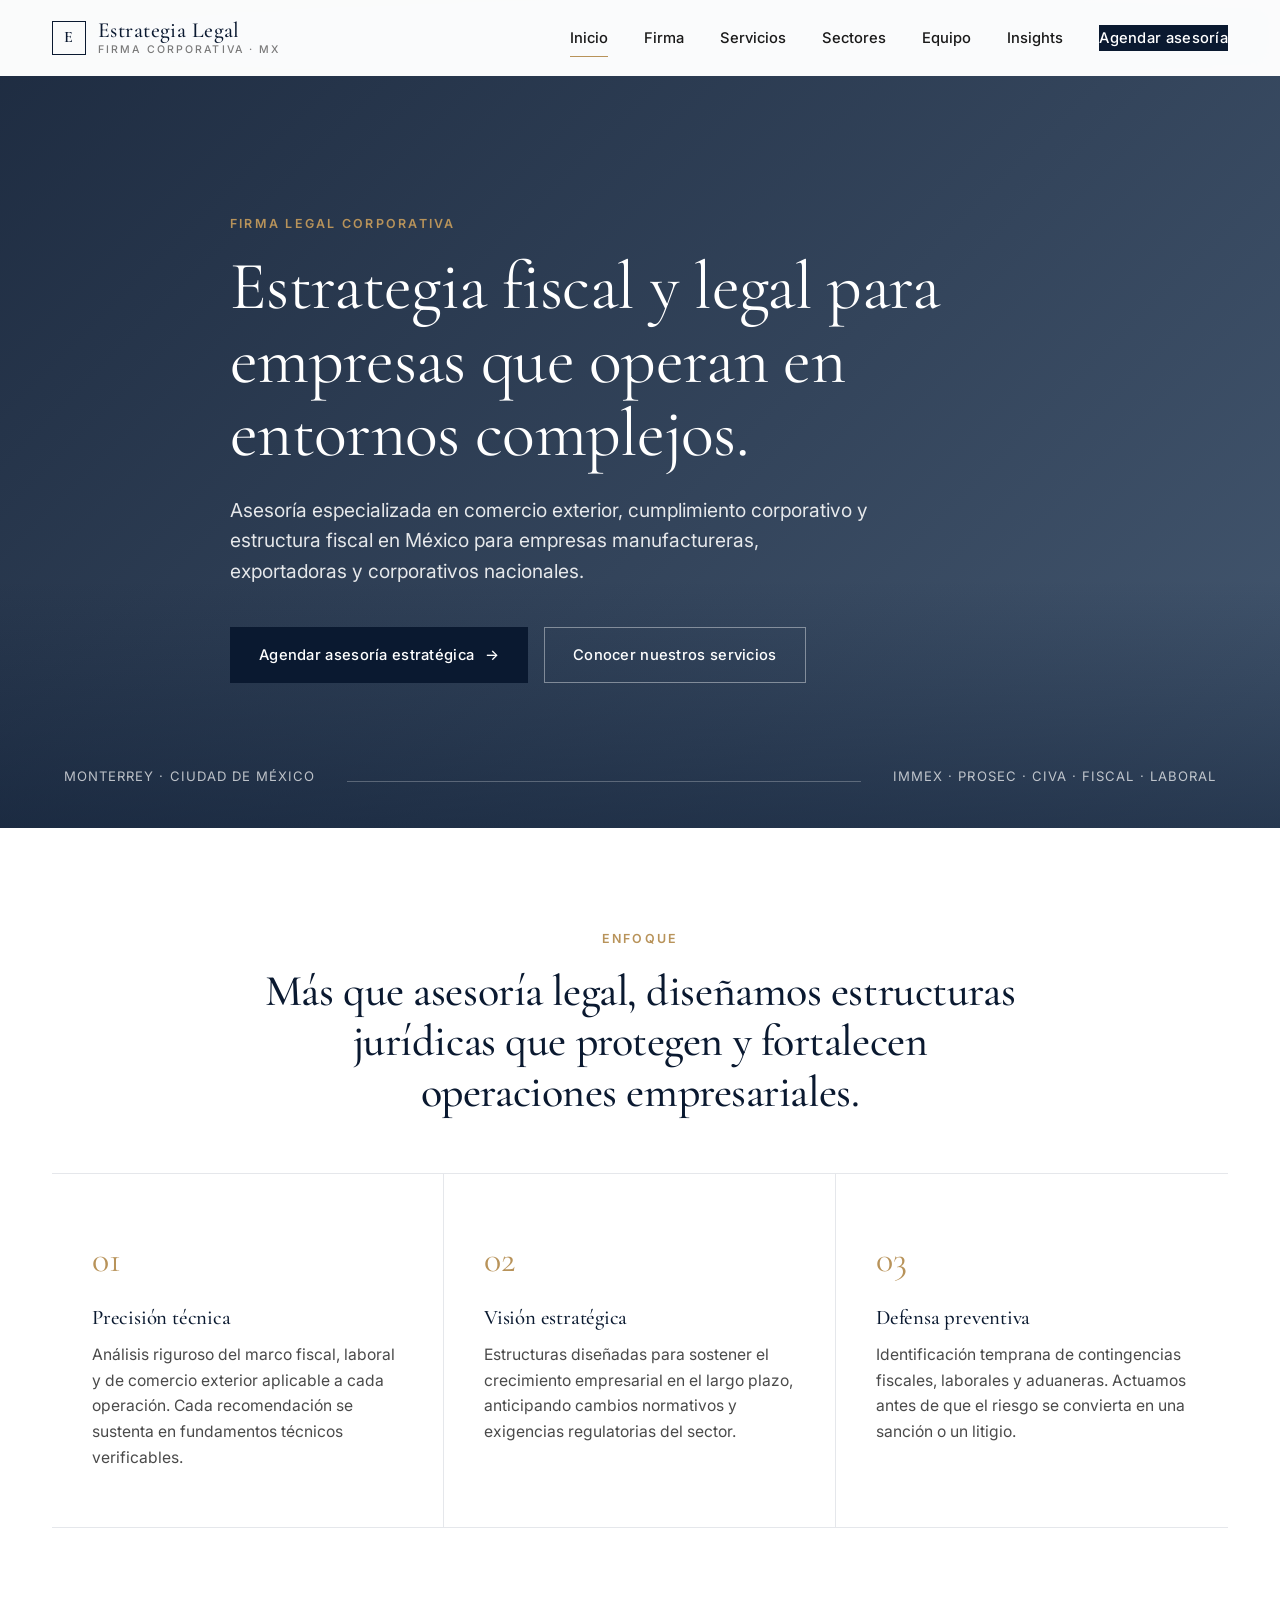
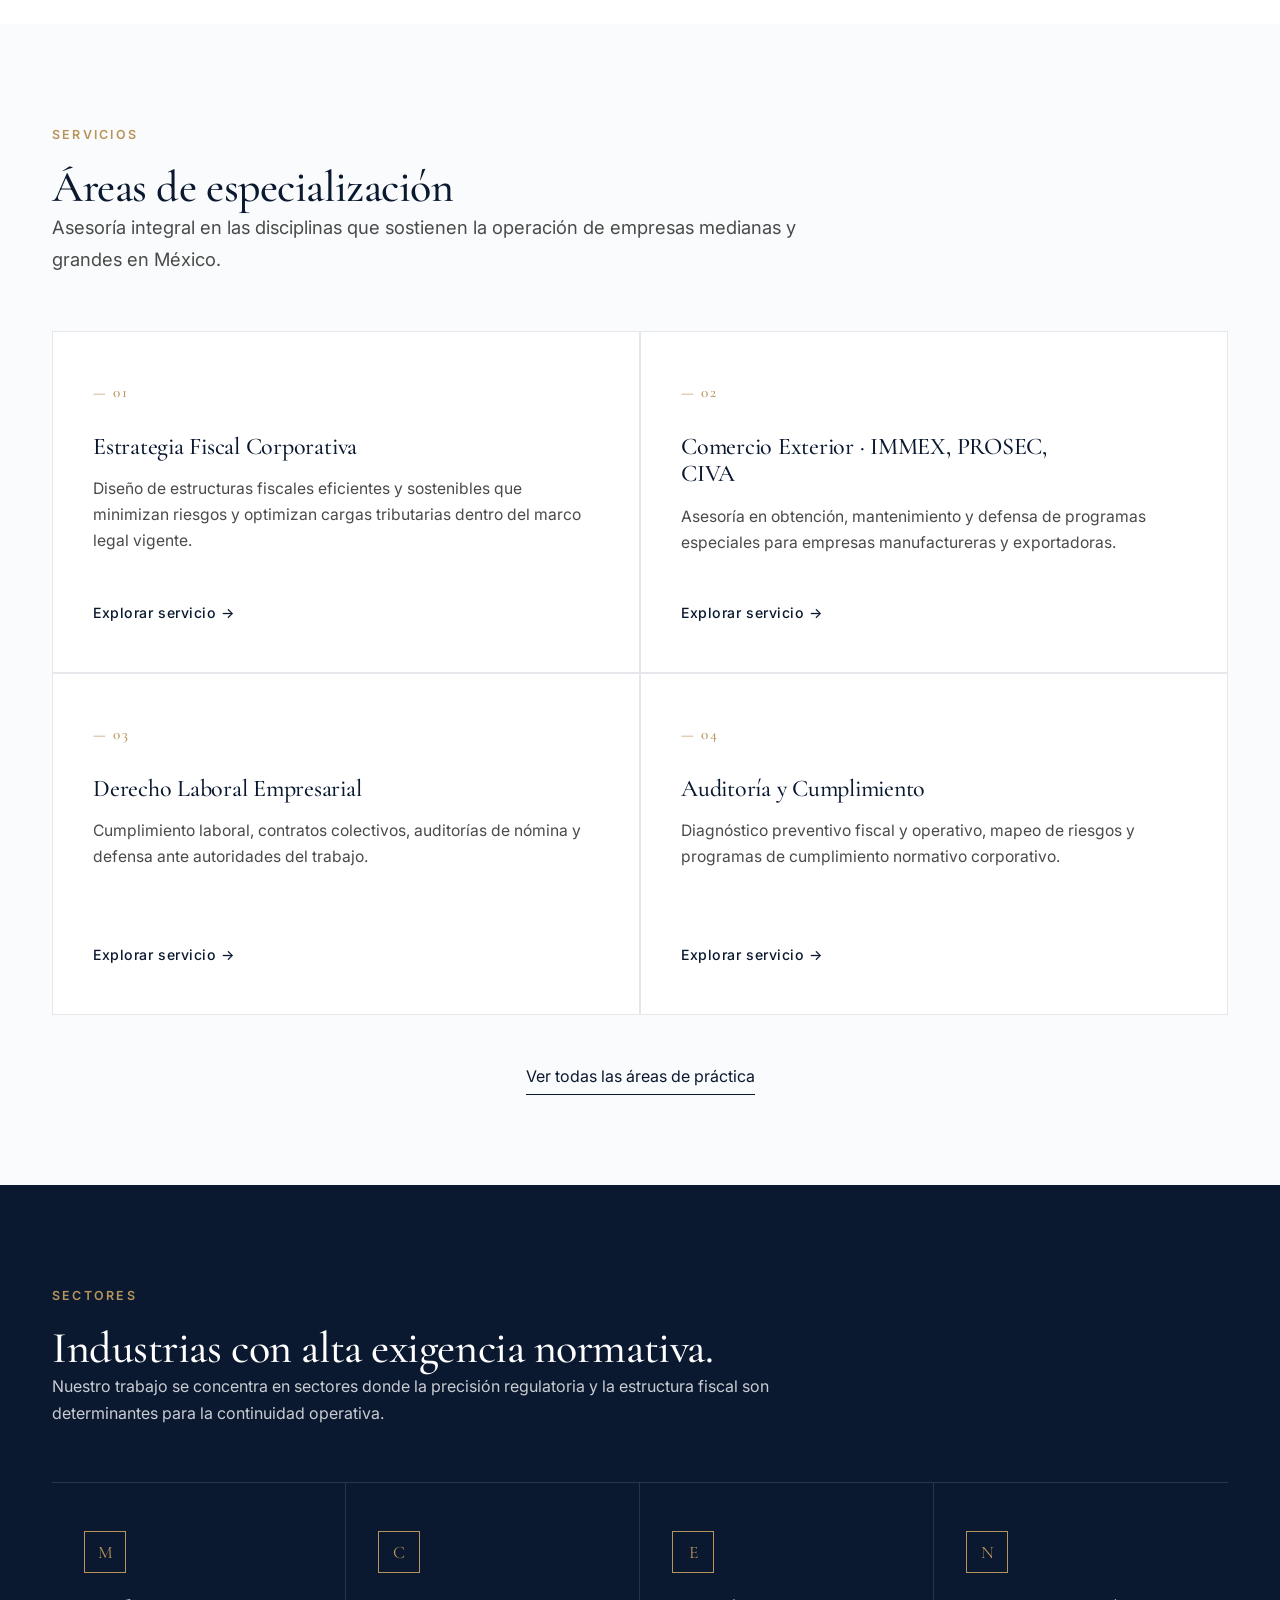
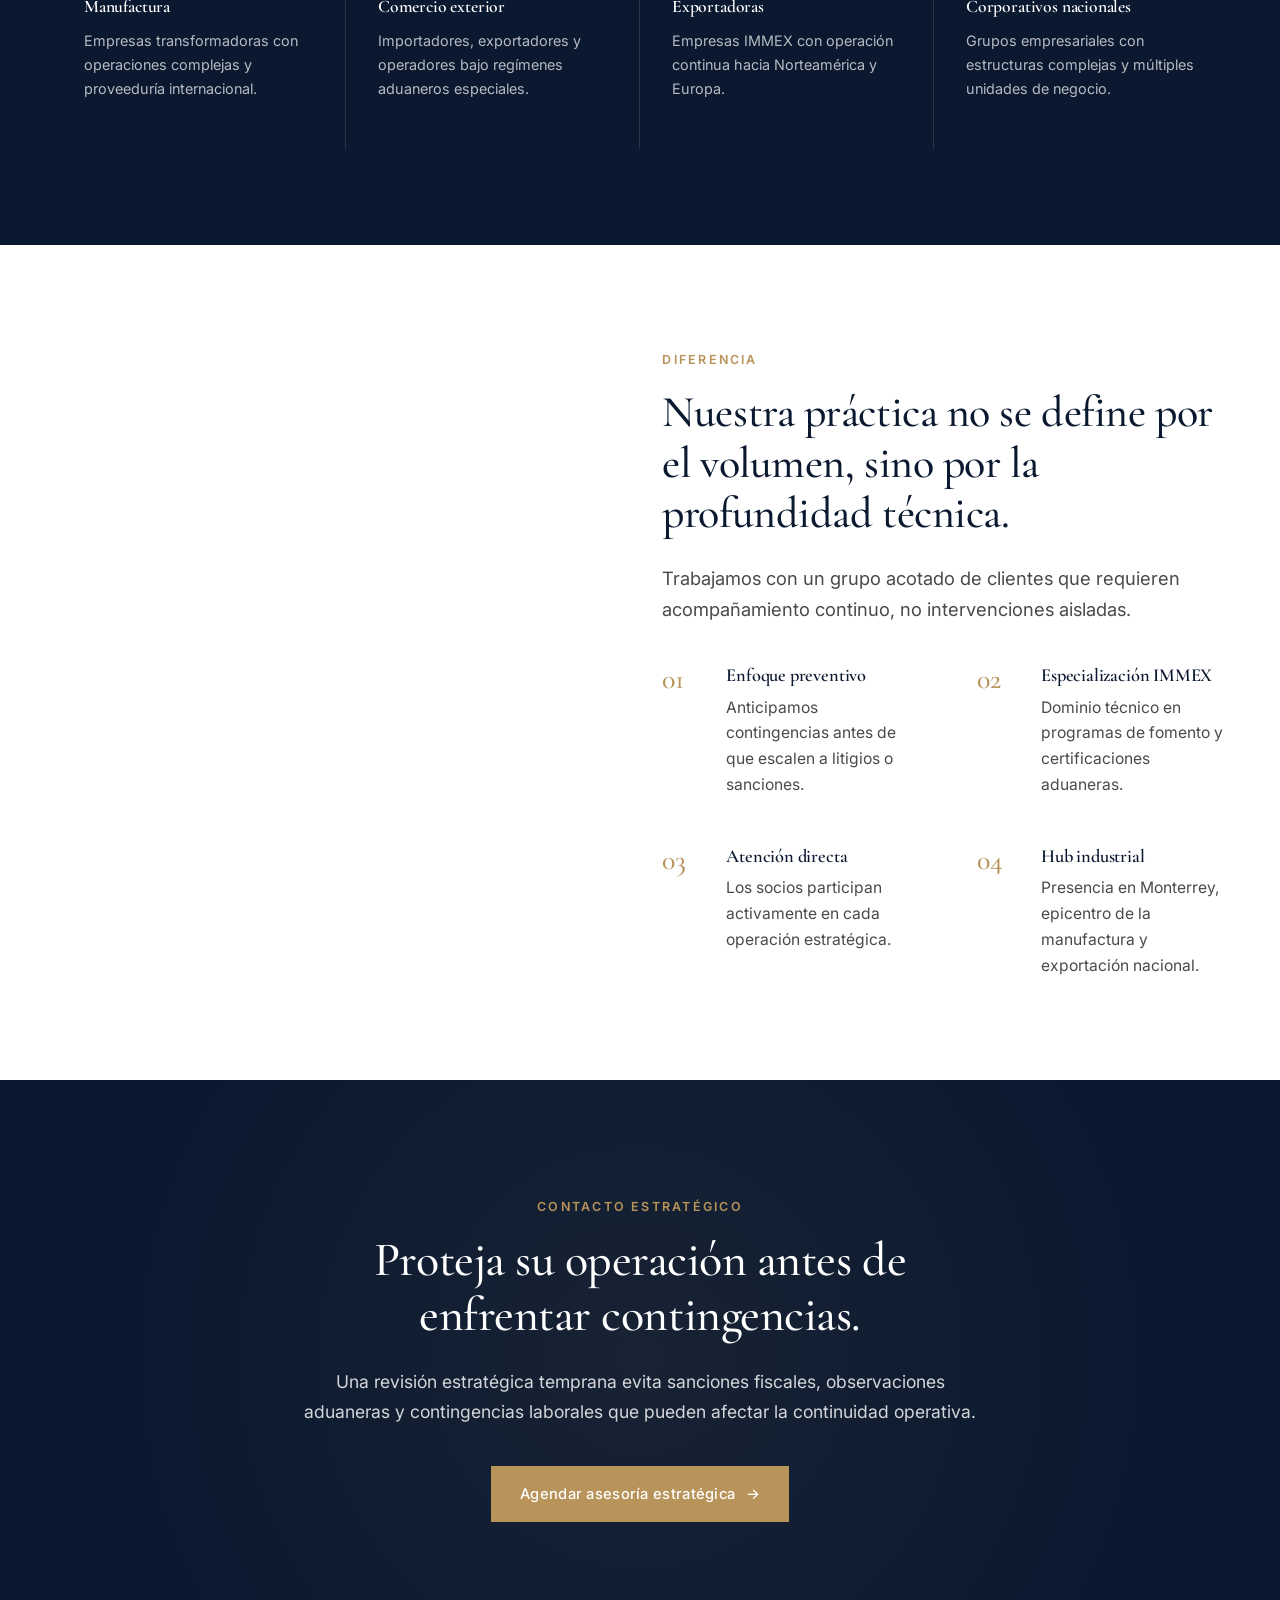
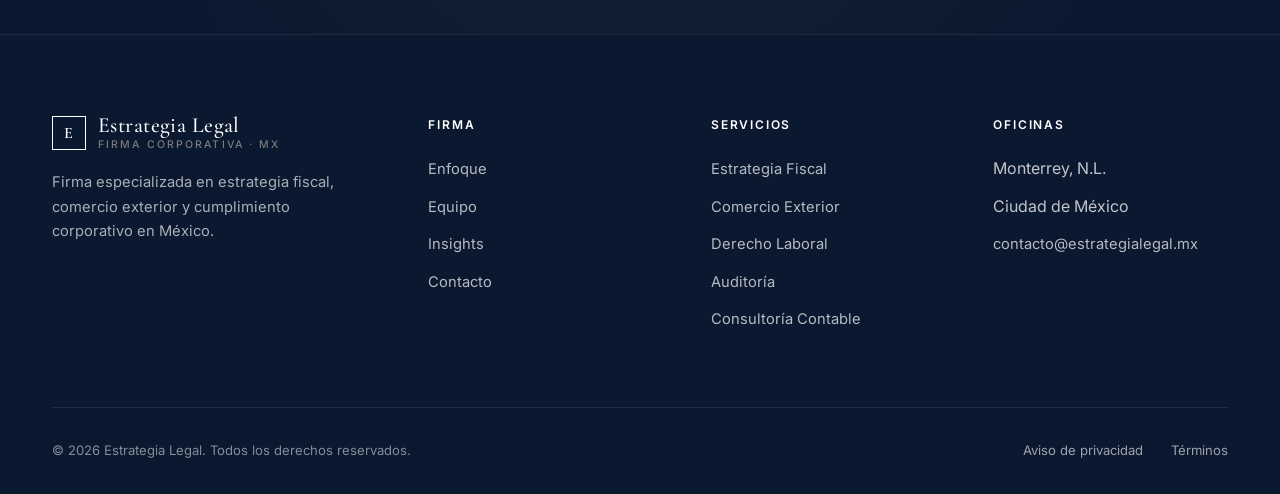
==== index.html @ f95e1e76 "Creación de sitio web para despacho de abogados (David Rubio)" ====
<!DOCTYPE html>
<html lang="es">
<head>
<meta charset="UTF-8" />
<meta name="viewport" content="width=device-width, initial-scale=1.0" />
<meta name="description" content="Firma especializada en estrategia fiscal, comercio exterior (IMMEX, PROSEC, CIVA), derecho laboral corporativo, auditoría y cumplimiento empresarial en México." />
<title>Estrategia Legal — Firma de arquitectura fiscal y legal empresarial</title>
<link rel="preconnect" href="https://fonts.googleapis.com" />
<link rel="preconnect" href="https://fonts.gstatic.com" crossorigin />
<link href="https://fonts.googleapis.com/css2?family=Cormorant+Garamond:wght@400;500;600&family=Inter:wght@300;400;500;600;700&display=swap" rel="stylesheet" />
<link rel="stylesheet" href="assets/css/styles.css" />
</head>
<body>

<header class="site-header">
  <div class="nav">
    <a href="index.html" class="brand" aria-label="Inicio">
      <span class="brand-mark">E</span>
      <span class="brand-name">Estrategia Legal<small>Firma Corporativa · MX</small></span>
    </a>
    <button class="nav-toggle" aria-label="Menú"><span></span><span></span><span></span></button>
    <ul class="nav-links">
      <li><a href="index.html" class="active">Inicio</a></li>
      <li><a href="firma.html">Firma</a></li>
      <li><a href="servicios.html">Servicios</a></li>
      <li><a href="sectores.html">Sectores</a></li>
      <li><a href="equipo.html">Equipo</a></li>
      <li><a href="insights.html">Insights</a></li>
      <li><a href="contacto.html" class="nav-cta">Agendar asesoría</a></li>
    </ul>
  </div>
</header>

<!-- HERO -->
<section class="hero">
  <div class="container">
    <div class="hero-inner">
      <span class="eyebrow">Firma Legal Corporativa</span>
      <h1>Estrategia fiscal y legal para empresas que operan en entornos complejos.</h1>
      <p>Asesoría especializada en comercio exterior, cumplimiento corporativo y estructura fiscal en México para empresas manufactureras, exportadoras y corporativos nacionales.</p>
      <div class="hero-actions">
        <a href="contacto.html" class="btn btn-primary btn-arrow">Agendar asesoría estratégica</a>
        <a href="servicios.html" class="btn btn-secondary" style="border-color: rgba(255,255,255,0.4); color:#fff;">Conocer nuestros servicios</a>
      </div>
    </div>
  </div>
  <div class="hero-meta container">
    <span>Monterrey · Ciudad de México</span>
    <div class="divider"></div>
    <span>IMMEX · PROSEC · CIVA · Fiscal · Laboral</span>
  </div>
</section>

<!-- AUTHORITY BLOCK + PILLARS -->
<section class="section">
  <div class="container">
    <div class="section-header center" data-reveal>
      <span class="eyebrow">Enfoque</span>
      <h2>Más que asesoría legal, diseñamos estructuras jurídicas que protegen y fortalecen operaciones empresariales.</h2>
    </div>
    <div class="pillars" data-reveal>
      <div class="pillar">
        <div class="pillar-number">01</div>
        <h3>Precisión técnica</h3>
        <p>Análisis riguroso del marco fiscal, laboral y de comercio exterior aplicable a cada operación. Cada recomendación se sustenta en fundamentos técnicos verificables.</p>
      </div>
      <div class="pillar">
        <div class="pillar-number">02</div>
        <h3>Visión estratégica</h3>
        <p>Estructuras diseñadas para sostener el crecimiento empresarial en el largo plazo, anticipando cambios normativos y exigencias regulatorias del sector.</p>
      </div>
      <div class="pillar">
        <div class="pillar-number">03</div>
        <h3>Defensa preventiva</h3>
        <p>Identificación temprana de contingencias fiscales, laborales y aduaneras. Actuamos antes de que el riesgo se convierta en una sanción o un litigio.</p>
      </div>
    </div>
  </div>
</section>

<!-- SERVICES -->
<section class="section section-gray">
  <div class="container">
    <div class="section-header" data-reveal>
      <span class="eyebrow">Servicios</span>
      <h2>Áreas de especialización</h2>
      <p class="lead">Asesoría integral en las disciplinas que sostienen la operación de empresas medianas y grandes en México.</p>
    </div>

    <div class="services-grid" data-reveal>
      <a href="servicios/estrategia-fiscal.html" class="service-card">
        <div class="num">— 01</div>
        <h3>Estrategia Fiscal Corporativa</h3>
        <p>Diseño de estructuras fiscales eficientes y sostenibles que minimizan riesgos y optimizan cargas tributarias dentro del marco legal vigente.</p>
        <span class="link">Explorar servicio →</span>
      </a>
      <a href="servicios/comercio-exterior.html" class="service-card">
        <div class="num">— 02</div>
        <h3>Comercio Exterior · IMMEX, PROSEC, CIVA</h3>
        <p>Asesoría en obtención, mantenimiento y defensa de programas especiales para empresas manufactureras y exportadoras.</p>
        <span class="link">Explorar servicio →</span>
      </a>
      <a href="servicios/derecho-laboral.html" class="service-card">
        <div class="num">— 03</div>
        <h3>Derecho Laboral Empresarial</h3>
        <p>Cumplimiento laboral, contratos colectivos, auditorías de nómina y defensa ante autoridades del trabajo.</p>
        <span class="link">Explorar servicio →</span>
      </a>
      <a href="servicios/auditoria-cumplimiento.html" class="service-card">
        <div class="num">— 04</div>
        <h3>Auditoría y Cumplimiento</h3>
        <p>Diagnóstico preventivo fiscal y operativo, mapeo de riesgos y programas de cumplimiento normativo corporativo.</p>
        <span class="link">Explorar servicio →</span>
      </a>
    </div>

    <div style="text-align:center; margin-top: 3rem;" data-reveal>
      <a href="servicios.html" class="btn-ghost">Ver todas las áreas de práctica</a>
    </div>
  </div>
</section>

<!-- SECTORS -->
<section class="section section-dark">
  <div class="container">
    <div class="section-header" data-reveal>
      <span class="eyebrow">Sectores</span>
      <h2>Industrias con alta exigencia normativa.</h2>
      <p>Nuestro trabajo se concentra en sectores donde la precisión regulatoria y la estructura fiscal son determinantes para la continuidad operativa.</p>
    </div>

    <div class="sectors" data-reveal>
      <div class="sector">
        <div class="sector-icon">M</div>
        <h4>Manufactura</h4>
        <p>Empresas transformadoras con operaciones complejas y proveeduría internacional.</p>
      </div>
      <div class="sector">
        <div class="sector-icon">C</div>
        <h4>Comercio exterior</h4>
        <p>Importadores, exportadores y operadores bajo regímenes aduaneros especiales.</p>
      </div>
      <div class="sector">
        <div class="sector-icon">E</div>
        <h4>Exportadoras</h4>
        <p>Empresas IMMEX con operación continua hacia Norteamérica y Europa.</p>
      </div>
      <div class="sector">
        <div class="sector-icon">N</div>
        <h4>Corporativos nacionales</h4>
        <p>Grupos empresariales con estructuras complejas y múltiples unidades de negocio.</p>
      </div>
    </div>
  </div>
</section>

<!-- DIFFERENTIATORS -->
<section class="section">
  <div class="container">
    <div class="split">
      <div data-reveal>
        <div class="split-image" style="background-image: url('https://images.unsplash.com/photo-1521737604893-d14cc237f11d?auto=format&fit=crop&w=1200&q=80');"></div>
      </div>
      <div data-reveal>
        <span class="eyebrow">Diferencia</span>
        <h2>Nuestra práctica no se define por el volumen, sino por la profundidad técnica.</h2>
        <p class="lead">Trabajamos con un grupo acotado de clientes que requieren acompañamiento continuo, no intervenciones aisladas.</p>

        <div class="diff-grid" style="margin-top: 2.5rem;">
          <div class="diff-item">
            <div class="diff-item-number">01</div>
            <div>
              <h4>Enfoque preventivo</h4>
              <p>Anticipamos contingencias antes de que escalen a litigios o sanciones.</p>
            </div>
          </div>
          <div class="diff-item">
            <div class="diff-item-number">02</div>
            <div>
              <h4>Especialización IMMEX</h4>
              <p>Dominio técnico en programas de fomento y certificaciones aduaneras.</p>
            </div>
          </div>
          <div class="diff-item">
            <div class="diff-item-number">03</div>
            <div>
              <h4>Atención directa</h4>
              <p>Los socios participan activamente en cada operación estratégica.</p>
            </div>
          </div>
          <div class="diff-item">
            <div class="diff-item-number">04</div>
            <div>
              <h4>Hub industrial</h4>
              <p>Presencia en Monterrey, epicentro de la manufactura y exportación nacional.</p>
            </div>
          </div>
        </div>
      </div>
    </div>
  </div>
</section>

<!-- FINAL CTA -->
<section class="final-cta">
  <div class="final-cta-inner" data-reveal>
    <span class="eyebrow">Contacto estratégico</span>
    <h2>Proteja su operación antes de enfrentar contingencias.</h2>
    <p>Una revisión estratégica temprana evita sanciones fiscales, observaciones aduaneras y contingencias laborales que pueden afectar la continuidad operativa.</p>
    <a href="contacto.html" class="btn btn-primary btn-arrow" style="background: var(--accent);">Agendar asesoría estratégica</a>
  </div>
</section>

<!-- FOOTER -->
<footer class="site-footer">
  <div class="container">
    <div class="footer-grid">
      <div class="footer-brand">
        <div class="brand" style="color:#fff;">
          <span class="brand-mark">E</span>
          <span class="brand-name">Estrategia Legal<small>Firma Corporativa · MX</small></span>
        </div>
        <p>Firma especializada en estrategia fiscal, comercio exterior y cumplimiento corporativo en México.</p>
      </div>
      <div class="footer-col">
        <h5>Firma</h5>
        <ul>
          <li><a href="firma.html">Enfoque</a></li>
          <li><a href="equipo.html">Equipo</a></li>
          <li><a href="insights.html">Insights</a></li>
          <li><a href="contacto.html">Contacto</a></li>
        </ul>
      </div>
      <div class="footer-col">
        <h5>Servicios</h5>
        <ul>
          <li><a href="servicios/estrategia-fiscal.html">Estrategia Fiscal</a></li>
          <li><a href="servicios/comercio-exterior.html">Comercio Exterior</a></li>
          <li><a href="servicios/derecho-laboral.html">Derecho Laboral</a></li>
          <li><a href="servicios/auditoria-cumplimiento.html">Auditoría</a></li>
          <li><a href="servicios/consultoria-contable.html">Consultoría Contable</a></li>
        </ul>
      </div>
      <div class="footer-col">
        <h5>Oficinas</h5>
        <ul>
          <li>Monterrey, N.L.</li>
          <li>Ciudad de México</li>
          <li><a href="mailto:contacto@estrategialegal.mx">contacto@estrategialegal.mx</a></li>
        </ul>
      </div>
    </div>
    <div class="footer-bottom">
      <span>© 2026 Estrategia Legal. Todos los derechos reservados.</span>
      <div>
        <a href="#">Aviso de privacidad</a>
        <a href="#">Términos</a>
      </div>
    </div>
  </div>
</footer>

<script src="assets/js/main.js"></script>
</body>
</html>
---- assets/css/styles.css ----
/* ========================================
   ESTRATEGIA LEGAL — Design System
   ======================================== */

:root {
  --navy-900: #0a1930;
  --navy-800: #0f2847;
  --navy-700: #1a3a5c;
  --gray-900: #1a1a1a;
  --gray-700: #4a4a4a;
  --gray-500: #7a7a7a;
  --gray-300: #c9ccd1;
  --gray-200: #e5e7eb;
  --gray-100: #f4f5f7;
  --gray-50:  #fafbfc;
  --white:    #ffffff;
  --accent:   #b8935a;
  --accent-dark: #9a7846;

  --font-serif: 'Cormorant Garamond', 'Playfair Display', Georgia, serif;
  --font-sans:  'Inter', -apple-system, BlinkMacSystemFont, 'Segoe UI', sans-serif;

  --container: 1240px;
  --container-narrow: 960px;

  --transition: 350ms cubic-bezier(0.22, 0.61, 0.36, 1);
}

* { box-sizing: border-box; margin: 0; padding: 0; }
html { scroll-behavior: smooth; -webkit-text-size-adjust: 100%; }

body {
  font-family: var(--font-sans);
  font-size: 16px;
  line-height: 1.65;
  color: var(--gray-900);
  background: var(--white);
  -webkit-font-smoothing: antialiased;
  -moz-osx-font-smoothing: grayscale;
  overflow-x: hidden;
}

img { max-width: 100%; display: block; }
a { color: inherit; text-decoration: none; transition: color var(--transition); }
button { font: inherit; cursor: pointer; border: none; background: none; }

/* ---------- Typography ---------- */
h1, h2, h3, h4 {
  font-family: var(--font-serif);
  font-weight: 500;
  line-height: 1.15;
  letter-spacing: -0.01em;
  color: var(--navy-900);
}
h1 { font-size: clamp(2.25rem, 5vw, 3.75rem); }
h2 { font-size: clamp(1.75rem, 3.5vw, 2.75rem); }
h3 { font-size: clamp(1.35rem, 2.2vw, 1.75rem); }
h4 { font-size: 1.15rem; font-weight: 600; }

p { margin-bottom: 1rem; color: var(--gray-700); }
.lead { font-size: 1.15rem; color: var(--gray-700); line-height: 1.7; }

.eyebrow {
  font-family: var(--font-sans);
  font-size: 0.78rem;
  font-weight: 600;
  letter-spacing: 0.18em;
  text-transform: uppercase;
  color: var(--accent);
  margin-bottom: 1rem;
  display: inline-block;
}

/* ---------- Layout ---------- */
.container { max-width: var(--container); margin: 0 auto; padding: 0 2rem; }
.container-narrow { max-width: var(--container-narrow); margin: 0 auto; padding: 0 2rem; }

.section { padding: 6rem 0; }
.section-sm { padding: 4rem 0; }
.section-dark { background: var(--navy-900); color: var(--white); }
.section-dark h1, .section-dark h2, .section-dark h3, .section-dark h4 { color: var(--white); }
.section-dark p { color: var(--gray-300); }
.section-gray { background: var(--gray-50); }

.section-header { max-width: 760px; margin-bottom: 3.5rem; }
.section-header.center { margin-left: auto; margin-right: auto; text-align: center; }

/* ---------- Header / Navigation ---------- */
.site-header {
  position: fixed;
  top: 0;
  left: 0;
  right: 0;
  z-index: 1000;
  background: rgba(255, 255, 255, 0.98);
  backdrop-filter: saturate(180%) blur(12px);
  border-bottom: 1px solid transparent;
  transition: border-color var(--transition), background var(--transition);
}
.site-header.scrolled { border-bottom-color: var(--gray-200); }

.nav {
  display: flex;
  align-items: center;
  justify-content: space-between;
  max-width: var(--container);
  margin: 0 auto;
  padding: 1.25rem 2rem;
}

.brand {
  display: flex;
  align-items: center;
  gap: 0.75rem;
  font-family: var(--font-serif);
  font-size: 1.35rem;
  font-weight: 500;
  color: var(--navy-900);
  letter-spacing: 0.02em;
}
.brand-mark {
  width: 34px;
  height: 34px;
  border: 1.5px solid var(--navy-900);
  display: flex;
  align-items: center;
  justify-content: center;
  font-family: var(--font-serif);
  font-size: 1rem;
  font-weight: 600;
  color: var(--navy-900);
}
.brand-name { line-height: 1; }
.brand-name small {
  display: block;
  font-family: var(--font-sans);
  font-size: 0.66rem;
  font-weight: 500;
  letter-spacing: 0.2em;
  text-transform: uppercase;
  color: var(--gray-500);
  margin-top: 3px;
}

.nav-links {
  display: flex;
  align-items: center;
  gap: 2.25rem;
  list-style: none;
}
.nav-links a {
  font-size: 0.92rem;
  font-weight: 500;
  color: var(--gray-900);
  position: relative;
  padding: 0.25rem 0;
}
.nav-links a:hover { color: var(--accent); }
.nav-links a.active::after {
  content: '';
  position: absolute;
  bottom: -6px;
  left: 0;
  width: 100%;
  height: 1.5px;
  background: var(--accent);
}

.nav-cta {
  padding: 0.7rem 1.4rem;
  background: var(--navy-900);
  color: var(--white) !important;
  font-size: 0.88rem;
  font-weight: 500;
  letter-spacing: 0.02em;
  transition: background var(--transition);
}
.nav-cta:hover { background: var(--navy-700); color: var(--white) !important; }

.nav-toggle {
  display: none;
  flex-direction: column;
  gap: 5px;
  padding: 0.5rem;
}
.nav-toggle span {
  display: block;
  width: 24px;
  height: 1.5px;
  background: var(--navy-900);
  transition: transform var(--transition), opacity var(--transition);
}
.nav-toggle.open span:nth-child(1) { transform: translateY(6.5px) rotate(45deg); }
.nav-toggle.open span:nth-child(2) { opacity: 0; }
.nav-toggle.open span:nth-child(3) { transform: translateY(-6.5px) rotate(-45deg); }

/* ---------- Buttons ---------- */
.btn {
  display: inline-flex;
  align-items: center;
  gap: 0.65rem;
  padding: 0.95rem 1.75rem;
  font-size: 0.92rem;
  font-weight: 500;
  letter-spacing: 0.02em;
  transition: all var(--transition);
  cursor: pointer;
  border: 1.5px solid transparent;
}
.btn-primary {
  background: var(--navy-900);
  color: var(--white);
}
.btn-primary:hover { background: var(--accent); color: var(--white); }
.btn-secondary {
  border-color: var(--navy-900);
  color: var(--navy-900);
  background: transparent;
}
.btn-secondary:hover { background: var(--navy-900); color: var(--white); }
.btn-ghost {
  color: var(--navy-900);
  padding: 0.5rem 0;
  border-bottom: 1px solid var(--navy-900);
}
.btn-ghost:hover { color: var(--accent); border-color: var(--accent); }
.section-dark .btn-secondary { border-color: var(--white); color: var(--white); }
.section-dark .btn-secondary:hover { background: var(--white); color: var(--navy-900); }

.btn-arrow::after {
  content: '→';
  transition: transform var(--transition);
}
.btn-arrow:hover::after { transform: translateX(4px); }

/* ---------- Hero ---------- */
.hero {
  position: relative;
  min-height: 92vh;
  display: flex;
  align-items: center;
  padding: 9rem 0 5rem;
  background:
    linear-gradient(135deg, rgba(10, 25, 48, 0.92) 0%, rgba(15, 40, 71, 0.78) 100%),
    url('https://images.unsplash.com/photo-1486406146926-c627a92ad1ab?auto=format&fit=crop&w=2000&q=80') center/cover no-repeat;
  color: var(--white);
  overflow: hidden;
}
.hero::before {
  content: '';
  position: absolute;
  top: 0; left: 0; right: 0; bottom: 0;
  background: linear-gradient(180deg, transparent 70%, rgba(10, 25, 48, 0.5) 100%);
  pointer-events: none;
}
.hero-inner { position: relative; z-index: 2; max-width: 820px; }
.hero .eyebrow { color: var(--accent); }
.hero h1 {
  color: var(--white);
  font-size: clamp(2.5rem, 5.5vw, 4.25rem);
  margin-bottom: 1.5rem;
  font-weight: 400;
  line-height: 1.08;
}
.hero p {
  font-size: 1.2rem;
  color: rgba(255, 255, 255, 0.88);
  margin-bottom: 2.5rem;
  max-width: 640px;
  line-height: 1.6;
}
.hero-actions { display: flex; flex-wrap: wrap; gap: 1rem; }

.hero-meta {
  position: absolute;
  left: 2rem;
  right: 2rem;
  bottom: 2.5rem;
  display: flex;
  justify-content: space-between;
  align-items: flex-end;
  gap: 2rem;
  font-size: 0.82rem;
  color: rgba(255, 255, 255, 0.7);
  letter-spacing: 0.08em;
  text-transform: uppercase;
  z-index: 2;
}
.hero-meta .divider { flex: 1; height: 1px; background: rgba(255,255,255,0.25); margin-bottom: 6px; }

/* ---------- Sub hero (interior pages) ---------- */
.sub-hero {
  padding: 10rem 0 5rem;
  background: var(--navy-900);
  color: var(--white);
  position: relative;
  overflow: hidden;
}
.sub-hero::after {
  content: '';
  position: absolute;
  top: 0; right: 0;
  width: 40%;
  height: 100%;
  background: linear-gradient(135deg, transparent 0%, rgba(184, 147, 90, 0.08) 100%);
  pointer-events: none;
}
.sub-hero h1 { color: var(--white); max-width: 820px; margin-bottom: 1.25rem; }
.sub-hero p { color: rgba(255,255,255,0.82); max-width: 680px; font-size: 1.1rem; }
.sub-hero .eyebrow { color: var(--accent); }

.breadcrumb {
  display: flex;
  gap: 0.75rem;
  font-size: 0.82rem;
  color: rgba(255,255,255,0.6);
  margin-bottom: 2rem;
  letter-spacing: 0.04em;
}
.breadcrumb a { color: rgba(255,255,255,0.6); }
.breadcrumb a:hover { color: var(--accent); }
.breadcrumb span { color: rgba(255,255,255,0.35); }

/* ---------- Pillars ---------- */
.pillars {
  display: grid;
  grid-template-columns: repeat(3, 1fr);
  gap: 0;
  border-top: 1px solid var(--gray-200);
  border-bottom: 1px solid var(--gray-200);
}
.pillar {
  padding: 3.5rem 2.5rem;
  border-right: 1px solid var(--gray-200);
}
.pillar:last-child { border-right: none; }
.pillar-number {
  font-family: var(--font-serif);
  font-size: 2.25rem;
  color: var(--accent);
  margin-bottom: 1rem;
  font-weight: 400;
}
.pillar h3 { margin-bottom: 0.75rem; font-size: 1.3rem; }
.pillar p { color: var(--gray-700); font-size: 0.98rem; margin: 0; }

/* ---------- Services grid ---------- */
.services-grid {
  display: grid;
  grid-template-columns: repeat(2, 1fr);
  gap: 2px;
  background: var(--gray-200);
  border: 1px solid var(--gray-200);
}
.service-card {
  background: var(--white);
  padding: 3rem 2.5rem;
  transition: background var(--transition);
  display: flex;
  flex-direction: column;
  min-height: 340px;
}
.service-card:hover { background: var(--gray-50); }
.service-card .num {
  font-family: var(--font-serif);
  color: var(--accent);
  font-size: 0.95rem;
  letter-spacing: 0.1em;
  margin-bottom: 1.75rem;
  font-weight: 500;
}
.service-card h3 {
  margin-bottom: 1rem;
  font-size: 1.5rem;
  max-width: 420px;
}
.service-card p {
  color: var(--gray-700);
  margin-bottom: 1.75rem;
  flex: 1;
  font-size: 0.98rem;
}
.service-card .link {
  color: var(--navy-900);
  font-size: 0.88rem;
  font-weight: 500;
  letter-spacing: 0.04em;
  display: inline-flex;
  gap: 0.5rem;
  align-items: center;
  transition: color var(--transition), gap var(--transition);
}
.service-card .link:hover { color: var(--accent); gap: 0.9rem; }

/* ---------- Split / Authority ---------- */
.split {
  display: grid;
  grid-template-columns: 1fr 1.1fr;
  gap: 6rem;
  align-items: center;
}
.split-image {
  aspect-ratio: 4/5;
  background-size: cover;
  background-position: center;
  position: relative;
}
.split-image::after {
  content: '';
  position: absolute;
  inset: 0;
  border: 1px solid rgba(255,255,255,0.1);
  pointer-events: none;
}
.split h2 { margin-bottom: 1.5rem; }
.split .lead { margin-bottom: 2rem; }

/* ---------- Sectors ---------- */
.sectors {
  display: grid;
  grid-template-columns: repeat(4, 1fr);
  gap: 0;
  border-top: 1px solid rgba(255,255,255,0.12);
}
.sector {
  padding: 3rem 2rem;
  border-right: 1px solid rgba(255,255,255,0.12);
  transition: background var(--transition);
}
.sector:last-child { border-right: none; }
.sector:hover { background: rgba(255,255,255,0.03); }
.sector-icon {
  width: 42px;
  height: 42px;
  border: 1px solid var(--accent);
  display: flex;
  align-items: center;
  justify-content: center;
  margin-bottom: 1.5rem;
  font-family: var(--font-serif);
  color: var(--accent);
  font-size: 1.1rem;
}
.sector h4 { color: var(--white); font-size: 1.1rem; margin-bottom: 0.75rem; }
.sector p { color: rgba(255,255,255,0.7); font-size: 0.9rem; margin: 0; }

/* ---------- Differentiators ---------- */
.diff-grid {
  display: grid;
  grid-template-columns: repeat(2, 1fr);
  gap: 3rem 4rem;
}
.diff-item { display: flex; gap: 1.5rem; }
.diff-item-number {
  font-family: var(--font-serif);
  font-size: 1.75rem;
  color: var(--accent);
  line-height: 1;
  flex-shrink: 0;
  font-weight: 500;
  width: 40px;
}
.diff-item h4 { margin-bottom: 0.5rem; font-size: 1.15rem; }
.diff-item p { color: var(--gray-700); margin: 0; font-size: 0.98rem; }

/* ---------- Final CTA ---------- */
.final-cta {
  background: var(--navy-900);
  color: var(--white);
  padding: 7rem 0;
  text-align: center;
  position: relative;
  overflow: hidden;
}
.final-cta::before {
  content: '';
  position: absolute;
  top: 50%; left: 50%;
  transform: translate(-50%, -50%);
  width: 1200px; height: 1200px;
  background: radial-gradient(circle, rgba(184,147,90,0.08) 0%, transparent 60%);
  pointer-events: none;
}
.final-cta-inner { position: relative; z-index: 2; max-width: 760px; margin: 0 auto; padding: 0 2rem; }
.final-cta h2 { color: var(--white); margin-bottom: 1.5rem; font-size: clamp(2rem, 4vw, 3rem); }
.final-cta p { color: rgba(255,255,255,0.82); margin-bottom: 2.5rem; font-size: 1.1rem; }

/* ---------- Footer ---------- */
.site-footer {
  background: var(--navy-900);
  color: rgba(255,255,255,0.75);
  padding: 5rem 0 2rem;
  border-top: 1px solid rgba(255,255,255,0.08);
}
.footer-grid {
  display: grid;
  grid-template-columns: 1.4fr 1fr 1fr 1fr;
  gap: 3rem;
  margin-bottom: 4rem;
}
.footer-brand { max-width: 320px; }
.footer-brand .brand { color: var(--white); margin-bottom: 1.25rem; }
.footer-brand .brand-mark { border-color: var(--white); color: var(--white); }
.footer-brand p { font-size: 0.92rem; color: rgba(255,255,255,0.65); }
.footer-col h5 {
  font-family: var(--font-sans);
  font-size: 0.75rem;
  font-weight: 600;
  letter-spacing: 0.15em;
  text-transform: uppercase;
  color: var(--white);
  margin-bottom: 1.25rem;
}
.footer-col ul { list-style: none; }
.footer-col li { margin-bottom: 0.7rem; }
.footer-col a { font-size: 0.92rem; color: rgba(255,255,255,0.7); }
.footer-col a:hover { color: var(--accent); }
.footer-bottom {
  display: flex;
  justify-content: space-between;
  align-items: center;
  padding-top: 2rem;
  border-top: 1px solid rgba(255,255,255,0.08);
  font-size: 0.82rem;
  color: rgba(255,255,255,0.5);
}
.footer-bottom a { color: rgba(255,255,255,0.6); margin-left: 1.5rem; }
.footer-bottom a:hover { color: var(--accent); }

/* ---------- Service detail page ---------- */
.service-detail {
  display: grid;
  grid-template-columns: 280px 1fr;
  gap: 4rem;
  align-items: start;
}
.service-sidebar {
  position: sticky;
  top: 120px;
  border-left: 1px solid var(--gray-200);
  padding-left: 2rem;
}
.service-sidebar h5 {
  font-size: 0.72rem;
  letter-spacing: 0.18em;
  text-transform: uppercase;
  color: var(--gray-500);
  margin-bottom: 1.25rem;
  font-weight: 600;
}
.service-sidebar ul { list-style: none; }
.service-sidebar li { margin-bottom: 0.85rem; }
.service-sidebar a {
  font-size: 0.95rem;
  color: var(--gray-700);
  display: block;
  padding: 0.25rem 0;
}
.service-sidebar a.active { color: var(--navy-900); font-weight: 500; }
.service-sidebar a:hover { color: var(--accent); }

.prose h2 { margin: 3rem 0 1.25rem; }
.prose h3 { margin: 2.25rem 0 1rem; font-size: 1.35rem; }
.prose p { font-size: 1.02rem; line-height: 1.75; margin-bottom: 1.25rem; }
.prose ul { list-style: none; margin: 1.5rem 0; }
.prose ul li {
  position: relative;
  padding: 0.6rem 0 0.6rem 2rem;
  border-bottom: 1px solid var(--gray-200);
  color: var(--gray-900);
}
.prose ul li::before {
  content: '';
  position: absolute;
  left: 0;
  top: 1.1rem;
  width: 12px;
  height: 1.5px;
  background: var(--accent);
}
.prose ul li:last-child { border-bottom: none; }

.callout {
  background: var(--gray-50);
  border-left: 3px solid var(--accent);
  padding: 2rem 2.5rem;
  margin: 2.5rem 0;
}
.callout p { margin: 0; font-style: italic; color: var(--gray-700); }

/* ---------- Team ---------- */
.team-grid {
  display: grid;
  grid-template-columns: repeat(3, 1fr);
  gap: 3rem;
}
.team-card .photo {
  aspect-ratio: 4/5;
  background: var(--gray-100) center/cover no-repeat;
  margin-bottom: 1.5rem;
  filter: grayscale(100%);
  transition: filter var(--transition);
}
.team-card:hover .photo { filter: grayscale(0%); }
.team-card h4 { margin-bottom: 0.25rem; font-size: 1.2rem; }
.team-card .role {
  font-size: 0.82rem;
  color: var(--accent);
  letter-spacing: 0.1em;
  text-transform: uppercase;
  margin-bottom: 1rem;
  font-weight: 500;
}
.team-card p { font-size: 0.95rem; color: var(--gray-700); margin: 0; }

/* ---------- Insights ---------- */
.insights-grid {
  display: grid;
  grid-template-columns: repeat(3, 1fr);
  gap: 2rem;
}
.insight-card {
  background: var(--white);
  border: 1px solid var(--gray-200);
  padding: 2.25rem;
  transition: transform var(--transition), border-color var(--transition);
  display: flex;
  flex-direction: column;
  min-height: 320px;
}
.insight-card:hover { border-color: var(--navy-900); transform: translateY(-4px); }
.insight-card .tag {
  font-size: 0.72rem;
  letter-spacing: 0.15em;
  text-transform: uppercase;
  color: var(--accent);
  font-weight: 600;
  margin-bottom: 1.25rem;
}
.insight-card h3 { font-size: 1.25rem; margin-bottom: 1rem; line-height: 1.3; }
.insight-card p { font-size: 0.94rem; color: var(--gray-700); flex: 1; }
.insight-card .date {
  font-size: 0.82rem;
  color: var(--gray-500);
  margin-top: 1.25rem;
  padding-top: 1.25rem;
  border-top: 1px solid var(--gray-200);
}

/* ---------- Contact ---------- */
.contact-grid {
  display: grid;
  grid-template-columns: 1fr 1.2fr;
  gap: 5rem;
  align-items: start;
}
.contact-info h3 { margin-bottom: 1.5rem; }
.contact-block { margin-bottom: 2rem; }
.contact-block h5 {
  font-size: 0.75rem;
  letter-spacing: 0.18em;
  text-transform: uppercase;
  color: var(--accent);
  margin-bottom: 0.6rem;
  font-weight: 600;
}
.contact-block p, .contact-block a { color: var(--gray-900); font-size: 1rem; margin: 0; }
.contact-block a:hover { color: var(--accent); }

.form-group { margin-bottom: 1.5rem; }
.form-group label {
  display: block;
  font-size: 0.82rem;
  font-weight: 500;
  letter-spacing: 0.06em;
  color: var(--gray-700);
  margin-bottom: 0.5rem;
  text-transform: uppercase;
}
.form-group input,
.form-group textarea,
.form-group select {
  width: 100%;
  padding: 0.95rem 1rem;
  border: 1px solid var(--gray-200);
  background: var(--white);
  font-family: var(--font-sans);
  font-size: 0.98rem;
  color: var(--gray-900);
  transition: border-color var(--transition);
}
.form-group input:focus,
.form-group textarea:focus,
.form-group select:focus {
  outline: none;
  border-color: var(--navy-900);
}
.form-group textarea { resize: vertical; min-height: 140px; }
.form-row { display: grid; grid-template-columns: 1fr 1fr; gap: 1.5rem; }

/* ---------- Firma page ---------- */
.stats {
  display: grid;
  grid-template-columns: repeat(4, 1fr);
  gap: 0;
  border-top: 1px solid var(--gray-200);
  border-bottom: 1px solid var(--gray-200);
}
.stat {
  padding: 3rem 2rem;
  border-right: 1px solid var(--gray-200);
}
.stat:last-child { border-right: none; }
.stat-num {
  font-family: var(--font-serif);
  font-size: 2.75rem;
  color: var(--navy-900);
  font-weight: 500;
  line-height: 1;
  margin-bottom: 0.75rem;
}
.stat-num small { font-size: 1.5rem; color: var(--accent); }
.stat-label {
  font-size: 0.88rem;
  color: var(--gray-700);
  letter-spacing: 0.02em;
}

/* ---------- Reveal animation ---------- */
[data-reveal] {
  opacity: 0;
  transform: translateY(24px);
  transition: opacity 700ms ease, transform 700ms ease;
}
[data-reveal].visible { opacity: 1; transform: none; }

/* ---------- Responsive ---------- */
@media (max-width: 1024px) {
  .section { padding: 5rem 0; }
  .split { grid-template-columns: 1fr; gap: 3rem; }
  .sectors { grid-template-columns: repeat(2, 1fr); }
  .sector:nth-child(2) { border-right: none; }
  .sector:nth-child(3), .sector:nth-child(4) { border-top: 1px solid rgba(255,255,255,0.12); }
  .services-grid { grid-template-columns: 1fr; }
  .team-grid { grid-template-columns: repeat(2, 1fr); }
  .insights-grid { grid-template-columns: 1fr 1fr; }
  .footer-grid { grid-template-columns: 1fr 1fr; gap: 2.5rem; }
  .contact-grid { grid-template-columns: 1fr; gap: 3rem; }
  .service-detail { grid-template-columns: 1fr; gap: 2.5rem; }
  .service-sidebar { position: static; border-left: none; padding-left: 0; border-top: 1px solid var(--gray-200); padding-top: 2rem; }
  .stats { grid-template-columns: repeat(2, 1fr); }
  .stat:nth-child(2) { border-right: none; }
  .stat:nth-child(3), .stat:nth-child(4) { border-top: 1px solid var(--gray-200); }
}

@media (max-width: 768px) {
  .container, .container-narrow { padding: 0 1.25rem; }
  .section { padding: 4rem 0; }
  .nav { padding: 1rem 1.25rem; }
  .nav-links {
    position: fixed;
    top: 72px;
    left: 0;
    right: 0;
    background: var(--white);
    flex-direction: column;
    align-items: flex-start;
    padding: 2rem 1.5rem;
    gap: 1.5rem;
    border-top: 1px solid var(--gray-200);
    transform: translateY(-150%);
    transition: transform var(--transition);
    box-shadow: 0 10px 40px rgba(0,0,0,0.06);
  }
  .nav-links.open { transform: translateY(0); }
  .nav-links li { width: 100%; }
  .nav-links a { font-size: 1.05rem; }
  .nav-toggle { display: flex; }

  .hero { min-height: auto; padding: 8rem 0 5rem; }
  .hero-meta { position: static; padding: 2rem 0 0; margin-top: 2rem; border-top: 1px solid rgba(255,255,255,0.12); flex-direction: column; align-items: flex-start; gap: 0.5rem; }
  .hero-meta .divider { display: none; }

  .pillars { grid-template-columns: 1fr; }
  .pillar { border-right: none; border-bottom: 1px solid var(--gray-200); padding: 2.5rem 1.5rem; }
  .pillar:last-child { border-bottom: none; }

  .diff-grid { grid-template-columns: 1fr; gap: 2rem; }
  .team-grid, .insights-grid { grid-template-columns: 1fr; }
  .footer-grid { grid-template-columns: 1fr; }
  .footer-bottom { flex-direction: column; gap: 1rem; text-align: center; }
  .footer-bottom a { margin: 0 0.75rem; }
  .form-row { grid-template-columns: 1fr; }

  .service-card { padding: 2.5rem 1.75rem; min-height: auto; }
  .sub-hero { padding: 8rem 0 4rem; }
}
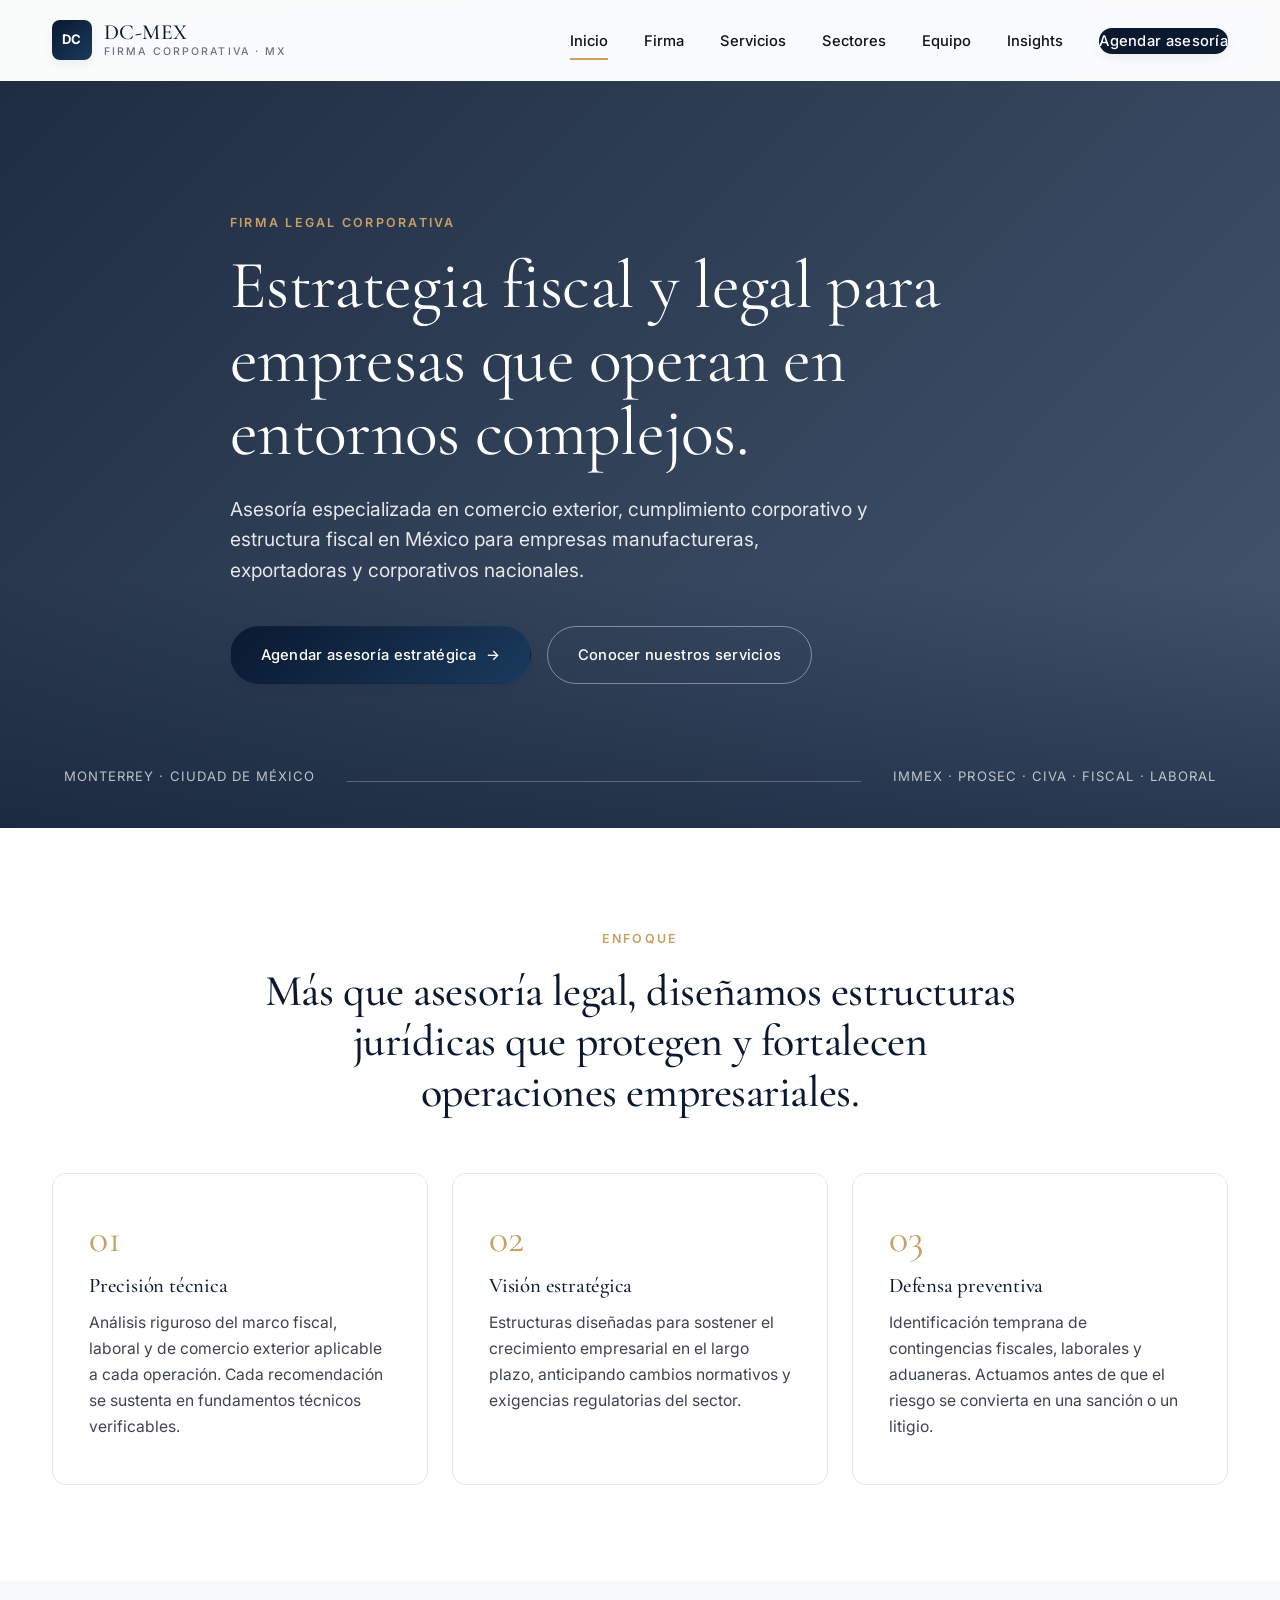
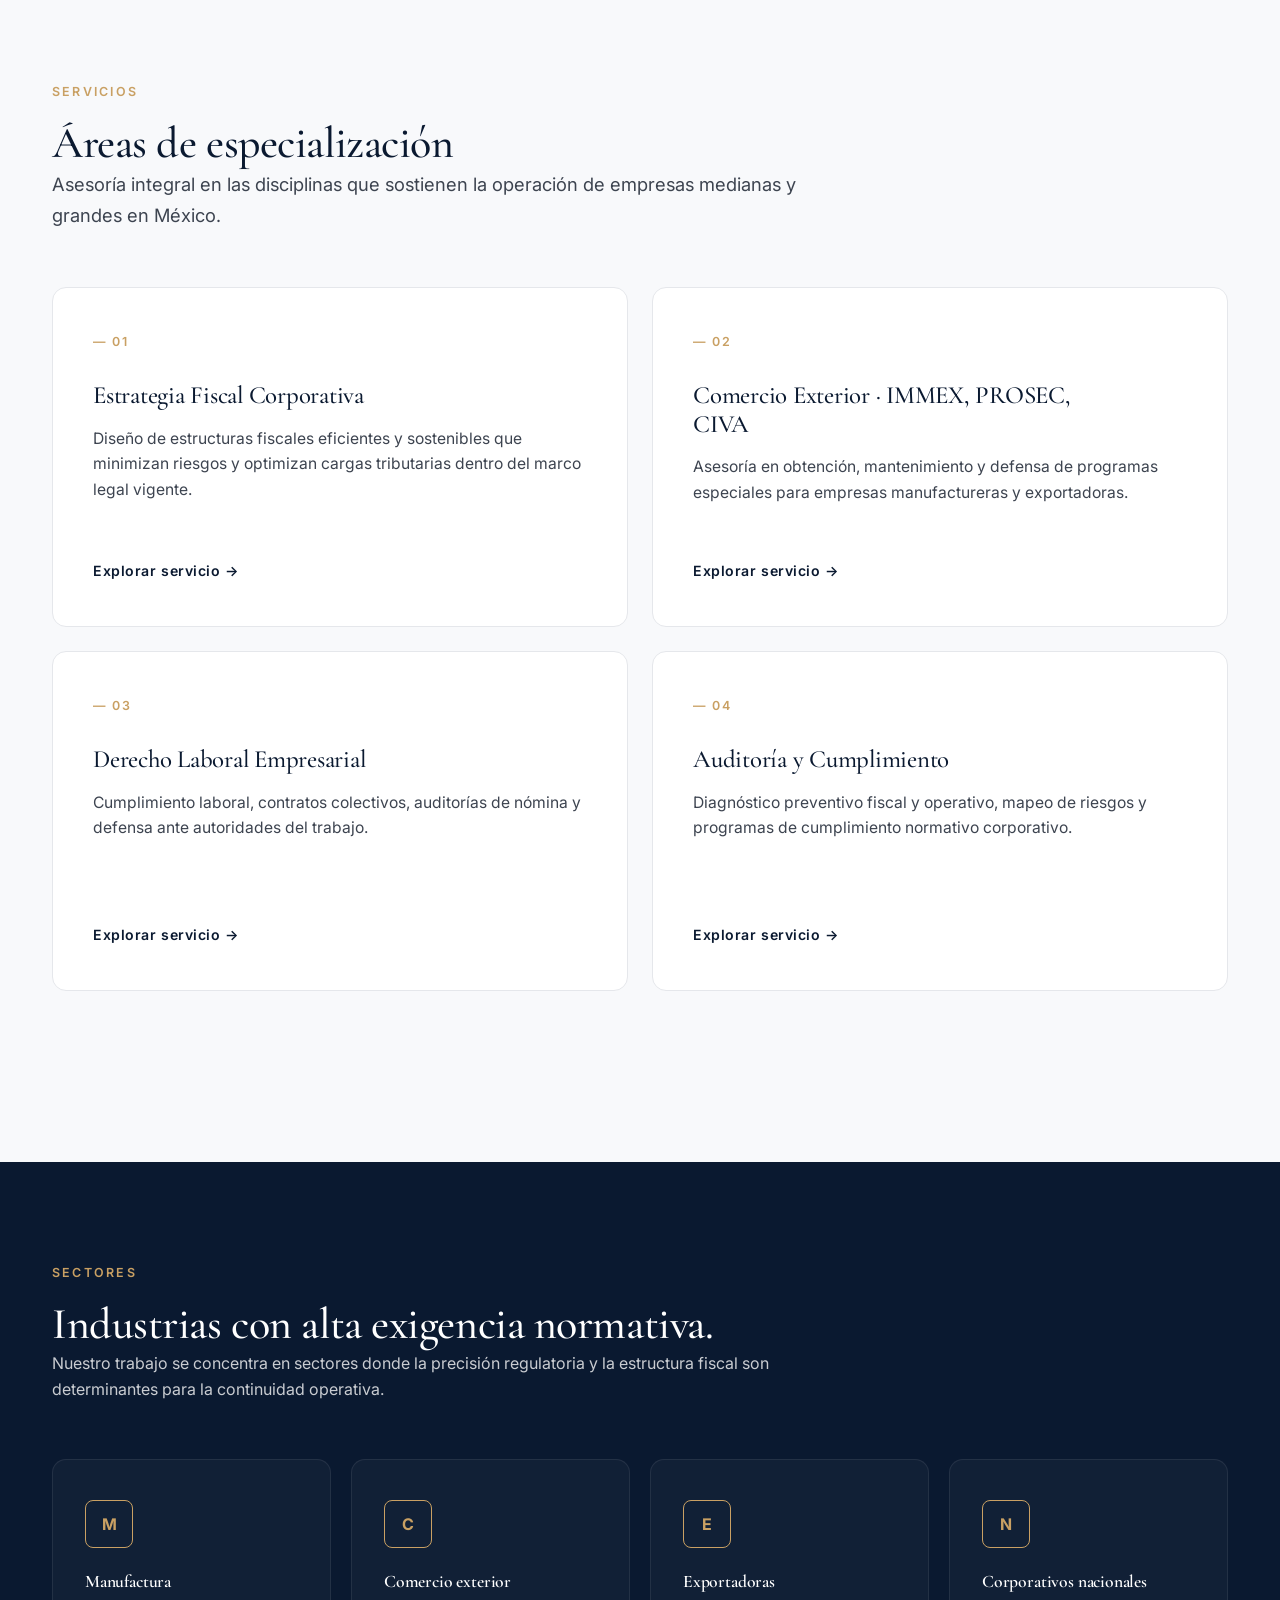
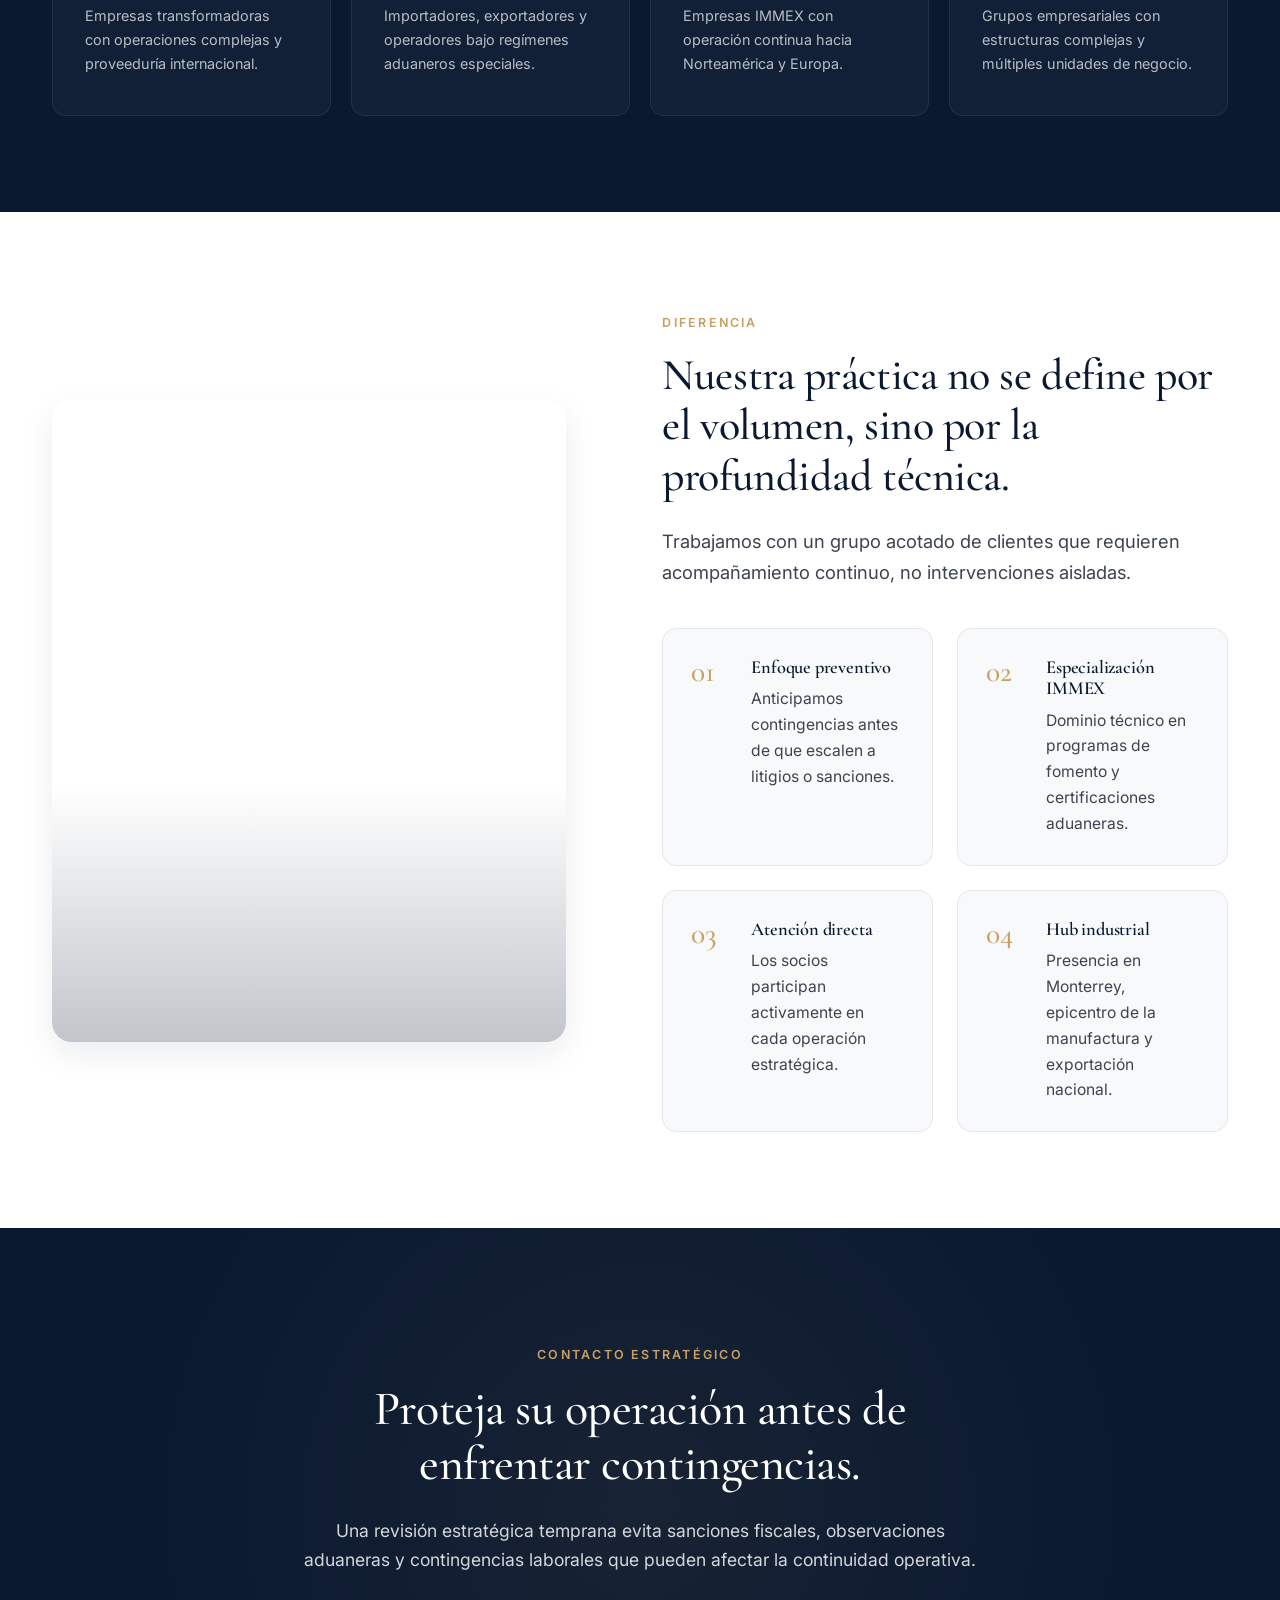
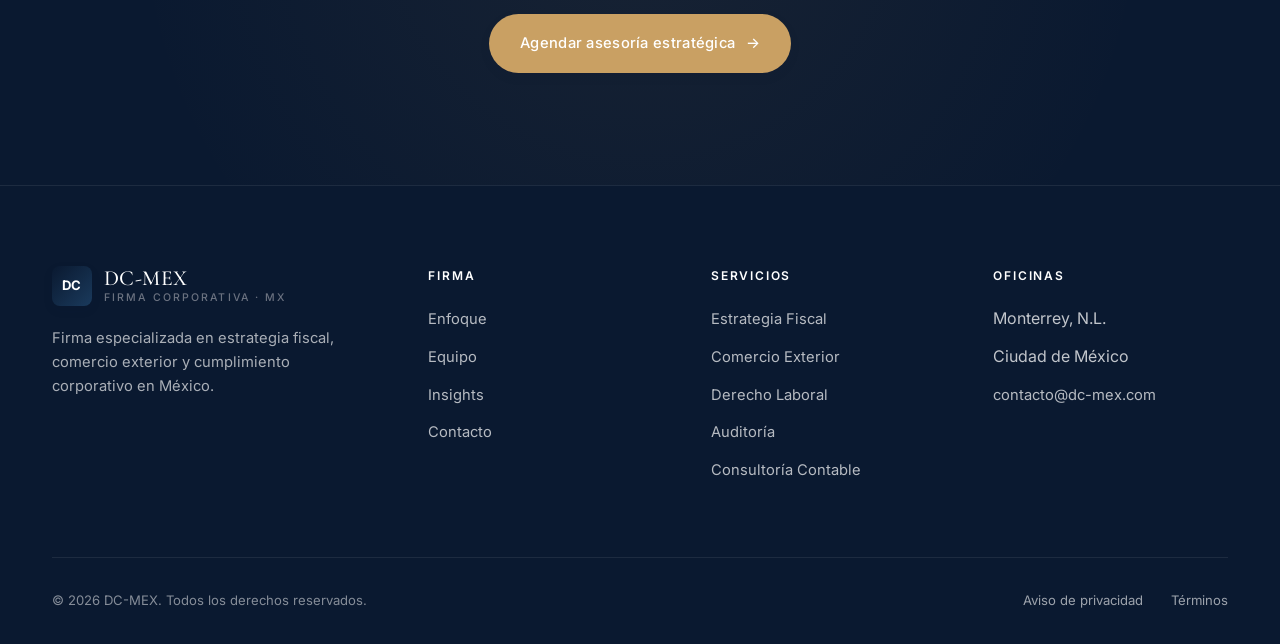
==== commit ee38e9d5: "Rebrand a DC-MEX y modernizacion visual - Cambio de marca: Estrategia Legal -> DC-MEX en todas las p" ====
--- a/index.html
+++ b/index.html
@@ -4,7 +4,7 @@
 <meta charset="UTF-8" />
 <meta name="viewport" content="width=device-width, initial-scale=1.0" />
 <meta name="description" content="Firma especializada en estrategia fiscal, comercio exterior (IMMEX, PROSEC, CIVA), derecho laboral corporativo, auditoría y cumplimiento empresarial en México." />
-<title>Estrategia Legal — Firma de arquitectura fiscal y legal empresarial</title>
+<title>DC-MEX — Firma de arquitectura fiscal y legal empresarial</title>
 <link rel="preconnect" href="https://fonts.googleapis.com" />
 <link rel="preconnect" href="https://fonts.gstatic.com" crossorigin />
 <link href="https://fonts.googleapis.com/css2?family=Cormorant+Garamond:wght@400;500;600&family=Inter:wght@300;400;500;600;700&display=swap" rel="stylesheet" />
@@ -15,8 +15,8 @@
 <header class="site-header">
   <div class="nav">
     <a href="index.html" class="brand" aria-label="Inicio">
-      <span class="brand-mark">E</span>
-      <span class="brand-name">Estrategia Legal<small>Firma Corporativa · MX</small></span>
+      <span class="brand-mark">DC</span>
+      <span class="brand-name">DC-MEX<small>Firma Corporativa · MX</small></span>
     </a>
     <button class="nav-toggle" aria-label="Menú"><span></span><span></span><span></span></button>
     <ul class="nav-links">
@@ -217,8 +217,8 @@
     <div class="footer-grid">
       <div class="footer-brand">
         <div class="brand" style="color:#fff;">
-          <span class="brand-mark">E</span>
-          <span class="brand-name">Estrategia Legal<small>Firma Corporativa · MX</small></span>
+          <span class="brand-mark">DC</span>
+          <span class="brand-name">DC-MEX<small>Firma Corporativa · MX</small></span>
         </div>
         <p>Firma especializada en estrategia fiscal, comercio exterior y cumplimiento corporativo en México.</p>
       </div>
@@ -246,12 +246,12 @@
         <ul>
           <li>Monterrey, N.L.</li>
           <li>Ciudad de México</li>
-          <li><a href="mailto:contacto@estrategialegal.mx">contacto@estrategialegal.mx</a></li>
+          <li><a href="mailto:contacto@dc-mex.com">contacto@dc-mex.com</a></li>
         </ul>
       </div>
     </div>
     <div class="footer-bottom">
-      <span>© 2026 Estrategia Legal. Todos los derechos reservados.</span>
+      <span>© 2026 DC-MEX. Todos los derechos reservados.</span>
       <div>
         <a href="#">Aviso de privacidad</a>
         <a href="#">Términos</a>
--- a/assets/css/styles.css
+++ b/assets/css/styles.css
@@ -6,16 +6,18 @@
   --navy-900: #0a1930;
   --navy-800: #0f2847;
   --navy-700: #1a3a5c;
-  --gray-900: #1a1a1a;
-  --gray-700: #4a4a4a;
-  --gray-500: #7a7a7a;
+  --navy-600: #264870;
+  --gray-900: #0f1419;
+  --gray-700: #3d4450;
+  --gray-500: #6b7280;
   --gray-300: #c9ccd1;
   --gray-200: #e5e7eb;
-  --gray-100: #f4f5f7;
-  --gray-50:  #fafbfc;
+  --gray-100: #f1f3f5;
+  --gray-50:  #f8f9fb;
   --white:    #ffffff;
-  --accent:   #b8935a;
-  --accent-dark: #9a7846;
+  --accent:   #c9a063;
+  --accent-dark: #a8834c;
+  --accent-soft: rgba(201, 160, 99, 0.12);
 
   --font-serif: 'Cormorant Garamond', 'Playfair Display', Georgia, serif;
   --font-sans:  'Inter', -apple-system, BlinkMacSystemFont, 'Segoe UI', sans-serif;
@@ -23,7 +25,19 @@
   --container: 1240px;
   --container-narrow: 960px;
 
+  --radius-sm: 8px;
+  --radius:    14px;
+  --radius-lg: 20px;
+  --radius-pill: 999px;
+
+  --shadow-xs: 0 1px 2px rgba(10, 25, 48, 0.04);
+  --shadow-sm: 0 4px 12px rgba(10, 25, 48, 0.06);
+  --shadow-md: 0 12px 32px rgba(10, 25, 48, 0.08);
+  --shadow-lg: 0 24px 60px rgba(10, 25, 48, 0.14);
+  --shadow-accent: 0 12px 32px rgba(201, 160, 99, 0.22);
+
   --transition: 350ms cubic-bezier(0.22, 0.61, 0.36, 1);
+  --transition-fast: 220ms cubic-bezier(0.22, 0.61, 0.36, 1);
 }
 
 * { box-sizing: border-box; margin: 0; padding: 0; }
@@ -97,7 +111,7 @@
   border-bottom: 1px solid transparent;
   transition: border-color var(--transition), background var(--transition);
 }
-.site-header.scrolled { border-bottom-color: var(--gray-200); }
+.site-header.scrolled { border-bottom-color: var(--gray-200); box-shadow: var(--shadow-xs); }
 
 .nav {
   display: flex;
@@ -119,17 +133,22 @@
   letter-spacing: 0.02em;
 }
 .brand-mark {
-  width: 34px;
-  height: 34px;
-  border: 1.5px solid var(--navy-900);
+  width: 40px;
+  height: 40px;
+  border-radius: var(--radius-sm);
+  background: linear-gradient(135deg, var(--navy-900) 0%, var(--navy-700) 100%);
   display: flex;
   align-items: center;
   justify-content: center;
-  font-family: var(--font-serif);
-  font-size: 1rem;
-  font-weight: 600;
-  color: var(--navy-900);
-}
+  font-family: var(--font-sans);
+  font-size: 0.82rem;
+  font-weight: 700;
+  letter-spacing: 0.04em;
+  color: var(--white);
+  box-shadow: var(--shadow-sm);
+  transition: transform var(--transition-fast), box-shadow var(--transition-fast);
+}
+.brand:hover .brand-mark { transform: translateY(-1px); box-shadow: var(--shadow-md); }
 .brand-name { line-height: 1; }
 .brand-name small {
   display: block;
@@ -167,15 +186,22 @@
 }
 
 .nav-cta {
-  padding: 0.7rem 1.4rem;
+  padding: 0.75rem 1.5rem;
   background: var(--navy-900);
   color: var(--white) !important;
   font-size: 0.88rem;
   font-weight: 500;
   letter-spacing: 0.02em;
-  transition: background var(--transition);
-}
-.nav-cta:hover { background: var(--navy-700); color: var(--white) !important; }
+  border-radius: var(--radius-pill);
+  transition: all var(--transition-fast);
+  box-shadow: var(--shadow-sm);
+}
+.nav-cta:hover {
+  background: var(--accent);
+  color: var(--white) !important;
+  transform: translateY(-1px);
+  box-shadow: var(--shadow-accent);
+}
 
 .nav-toggle {
   display: none;
@@ -199,39 +225,67 @@
   display: inline-flex;
   align-items: center;
   gap: 0.65rem;
-  padding: 0.95rem 1.75rem;
+  padding: 1rem 1.85rem;
   font-size: 0.92rem;
   font-weight: 500;
   letter-spacing: 0.02em;
-  transition: all var(--transition);
+  border-radius: var(--radius-pill);
+  transition: all var(--transition-fast);
   cursor: pointer;
   border: 1.5px solid transparent;
-}
+  position: relative;
+  overflow: hidden;
+}
+.btn::before {
+  content: '';
+  position: absolute;
+  inset: 0;
+  background: linear-gradient(120deg, transparent, rgba(255,255,255,0.15), transparent);
+  transform: translateX(-120%);
+  transition: transform 700ms ease;
+}
+.btn:hover::before { transform: translateX(120%); }
+
 .btn-primary {
-  background: var(--navy-900);
+  background: linear-gradient(135deg, var(--navy-900) 0%, var(--navy-700) 100%);
   color: var(--white);
-}
-.btn-primary:hover { background: var(--accent); color: var(--white); }
+  box-shadow: var(--shadow-sm);
+}
+.btn-primary:hover {
+  transform: translateY(-2px);
+  box-shadow: var(--shadow-lg);
+  background: linear-gradient(135deg, var(--accent) 0%, var(--accent-dark) 100%);
+}
 .btn-secondary {
   border-color: var(--navy-900);
   color: var(--navy-900);
   background: transparent;
 }
-.btn-secondary:hover { background: var(--navy-900); color: var(--white); }
+.btn-secondary:hover {
+  background: var(--navy-900);
+  color: var(--white);
+  transform: translateY(-2px);
+  box-shadow: var(--shadow-md);
+}
 .btn-ghost {
   color: var(--navy-900);
   padding: 0.5rem 0;
+  border-radius: 0;
   border-bottom: 1px solid var(--navy-900);
-}
-.btn-ghost:hover { color: var(--accent); border-color: var(--accent); }
-.section-dark .btn-secondary { border-color: var(--white); color: var(--white); }
-.section-dark .btn-secondary:hover { background: var(--white); color: var(--navy-900); }
+  overflow: visible;
+}
+.btn-ghost::before { display: none; }
+.btn-ghost:hover { color: var(--accent); border-color: var(--accent); transform: none; box-shadow: none; }
+.section-dark .btn-secondary { border-color: rgba(255,255,255,0.4); color: var(--white); }
+.section-dark .btn-secondary:hover { background: var(--white); color: var(--navy-900); border-color: var(--white); }
 
 .btn-arrow::after {
   content: '→';
-  transition: transform var(--transition);
-}
-.btn-arrow:hover::after { transform: translateX(4px); }
+  transition: transform var(--transition-fast);
+  position: relative;
+  z-index: 1;
+}
+.btn-arrow:hover::after { transform: translateX(5px); }
 
 /* ---------- Hero ---------- */
 .hero {
@@ -325,72 +379,123 @@
 .pillars {
   display: grid;
   grid-template-columns: repeat(3, 1fr);
-  gap: 0;
-  border-top: 1px solid var(--gray-200);
-  border-bottom: 1px solid var(--gray-200);
+  gap: 1.5rem;
 }
 .pillar {
-  padding: 3.5rem 2.5rem;
-  border-right: 1px solid var(--gray-200);
-}
-.pillar:last-child { border-right: none; }
+  padding: 2.75rem 2.25rem;
+  background: var(--white);
+  border: 1px solid var(--gray-200);
+  border-radius: var(--radius);
+  transition: all var(--transition-fast);
+  position: relative;
+  overflow: hidden;
+}
+.pillar::before {
+  content: '';
+  position: absolute;
+  top: 0; left: 0;
+  width: 100%;
+  height: 3px;
+  background: linear-gradient(90deg, var(--accent), var(--accent-dark));
+  transform: scaleX(0);
+  transform-origin: left;
+  transition: transform var(--transition);
+}
+.pillar:hover {
+  transform: translateY(-6px);
+  box-shadow: var(--shadow-md);
+  border-color: transparent;
+}
+.pillar:hover::before { transform: scaleX(1); }
+.section-dark .pillar { background: rgba(255,255,255,0.03); border-color: rgba(255,255,255,0.08); }
+.section-dark .pillar:hover { background: rgba(255,255,255,0.05); border-color: rgba(201,160,99,0.3); }
+
 .pillar-number {
   font-family: var(--font-serif);
-  font-size: 2.25rem;
+  font-size: 2.5rem;
   color: var(--accent);
   margin-bottom: 1rem;
   font-weight: 400;
+  line-height: 1;
 }
 .pillar h3 { margin-bottom: 0.75rem; font-size: 1.3rem; }
 .pillar p { color: var(--gray-700); font-size: 0.98rem; margin: 0; }
+.section-dark .pillar p { color: rgba(255,255,255,0.75); }
 
 /* ---------- Services grid ---------- */
 .services-grid {
   display: grid;
   grid-template-columns: repeat(2, 1fr);
-  gap: 2px;
-  background: var(--gray-200);
-  border: 1px solid var(--gray-200);
+  gap: 1.5rem;
 }
 .service-card {
   background: var(--white);
-  padding: 3rem 2.5rem;
-  transition: background var(--transition);
+  padding: 2.75rem 2.5rem;
+  border: 1px solid var(--gray-200);
+  border-radius: var(--radius);
+  transition: all var(--transition);
   display: flex;
   flex-direction: column;
   min-height: 340px;
-}
-.service-card:hover { background: var(--gray-50); }
+  position: relative;
+  overflow: hidden;
+}
+.service-card::after {
+  content: '';
+  position: absolute;
+  inset: 0;
+  border-radius: var(--radius);
+  background: linear-gradient(135deg, var(--navy-900) 0%, var(--navy-700) 100%);
+  opacity: 0;
+  transition: opacity var(--transition);
+  z-index: 0;
+}
+.service-card > * { position: relative; z-index: 1; }
+.service-card:hover {
+  transform: translateY(-8px);
+  box-shadow: var(--shadow-lg);
+  border-color: transparent;
+}
+.service-card:hover::after { opacity: 1; }
+.service-card:hover h3,
+.service-card:hover p,
+.service-card:hover .link { color: var(--white); }
+.service-card:hover .num { color: var(--accent); }
+
 .service-card .num {
-  font-family: var(--font-serif);
+  font-family: var(--font-sans);
   color: var(--accent);
-  font-size: 0.95rem;
-  letter-spacing: 0.1em;
+  font-size: 0.78rem;
+  letter-spacing: 0.15em;
   margin-bottom: 1.75rem;
-  font-weight: 500;
+  font-weight: 600;
+  text-transform: uppercase;
+  transition: color var(--transition);
 }
 .service-card h3 {
   margin-bottom: 1rem;
-  font-size: 1.5rem;
+  font-size: 1.55rem;
   max-width: 420px;
+  transition: color var(--transition);
 }
 .service-card p {
   color: var(--gray-700);
   margin-bottom: 1.75rem;
   flex: 1;
   font-size: 0.98rem;
+  transition: color var(--transition);
 }
 .service-card .link {
   color: var(--navy-900);
   font-size: 0.88rem;
-  font-weight: 500;
+  font-weight: 600;
   letter-spacing: 0.04em;
   display: inline-flex;
   gap: 0.5rem;
   align-items: center;
-  transition: color var(--transition), gap var(--transition);
-}
-.service-card .link:hover { color: var(--accent); gap: 0.9rem; }
+  transition: all var(--transition-fast);
+}
+.service-card:hover .link { gap: 0.9rem; }
 
 /* ---------- Split / Authority ---------- */
 .split {
@@ -404,12 +509,20 @@
   background-size: cover;
   background-position: center;
   position: relative;
+  border-radius: var(--radius-lg);
+  overflow: hidden;
+  box-shadow: var(--shadow-md);
+  transition: transform var(--transition), box-shadow var(--transition);
+}
+.split-image:hover {
+  transform: translateY(-4px);
+  box-shadow: var(--shadow-lg);
 }
 .split-image::after {
   content: '';
   position: absolute;
   inset: 0;
-  border: 1px solid rgba(255,255,255,0.1);
+  background: linear-gradient(180deg, transparent 60%, rgba(10,25,48,0.25) 100%);
   pointer-events: none;
 }
 .split h2 { margin-bottom: 1.5rem; }
@@ -419,27 +532,39 @@
 .sectors {
   display: grid;
   grid-template-columns: repeat(4, 1fr);
-  gap: 0;
-  border-top: 1px solid rgba(255,255,255,0.12);
+  gap: 1.25rem;
 }
 .sector {
-  padding: 3rem 2rem;
-  border-right: 1px solid rgba(255,255,255,0.12);
-  transition: background var(--transition);
-}
-.sector:last-child { border-right: none; }
-.sector:hover { background: rgba(255,255,255,0.03); }
+  padding: 2.5rem 2rem;
+  background: rgba(255,255,255,0.03);
+  border: 1px solid rgba(255,255,255,0.08);
+  border-radius: var(--radius);
+  transition: all var(--transition-fast);
+}
+.sector:hover {
+  background: rgba(255,255,255,0.06);
+  border-color: rgba(201,160,99,0.4);
+  transform: translateY(-6px);
+}
+.sector:hover .sector-icon {
+  background: var(--accent);
+  color: var(--navy-900);
+  transform: scale(1.08);
+}
 .sector-icon {
-  width: 42px;
-  height: 42px;
-  border: 1px solid var(--accent);
+  width: 48px;
+  height: 48px;
+  border: 1.5px solid var(--accent);
+  border-radius: var(--radius-sm);
   display: flex;
   align-items: center;
   justify-content: center;
   margin-bottom: 1.5rem;
-  font-family: var(--font-serif);
+  font-family: var(--font-sans);
   color: var(--accent);
-  font-size: 1.1rem;
+  font-size: 1rem;
+  font-weight: 700;
+  transition: all var(--transition);
 }
 .sector h4 { color: var(--white); font-size: 1.1rem; margin-bottom: 0.75rem; }
 .sector p { color: rgba(255,255,255,0.7); font-size: 0.9rem; margin: 0; }
@@ -448,12 +573,26 @@
 .diff-grid {
   display: grid;
   grid-template-columns: repeat(2, 1fr);
-  gap: 3rem 4rem;
-}
-.diff-item { display: flex; gap: 1.5rem; }
+  gap: 1.5rem;
+}
+.diff-item {
+  display: flex;
+  gap: 1.25rem;
+  padding: 1.75rem;
+  background: var(--gray-50);
+  border: 1px solid var(--gray-200);
+  border-radius: var(--radius);
+  transition: all var(--transition-fast);
+}
+.diff-item:hover {
+  background: var(--white);
+  border-color: var(--accent);
+  transform: translateY(-3px);
+  box-shadow: var(--shadow-sm);
+}
 .diff-item-number {
   font-family: var(--font-serif);
-  font-size: 1.75rem;
+  font-size: 1.85rem;
   color: var(--accent);
   line-height: 1;
   flex-shrink: 0;
@@ -581,10 +720,12 @@
 .prose ul li:last-child { border-bottom: none; }
 
 .callout {
-  background: var(--gray-50);
+  background: linear-gradient(135deg, var(--gray-50) 0%, var(--white) 100%);
   border-left: 3px solid var(--accent);
+  border-radius: var(--radius-sm);
   padding: 2rem 2.5rem;
   margin: 2.5rem 0;
+  box-shadow: var(--shadow-xs);
 }
 .callout p { margin: 0; font-style: italic; color: var(--gray-700); }
 
@@ -599,9 +740,15 @@
   background: var(--gray-100) center/cover no-repeat;
   margin-bottom: 1.5rem;
   filter: grayscale(100%);
-  transition: filter var(--transition);
-}
-.team-card:hover .photo { filter: grayscale(0%); }
+  border-radius: var(--radius);
+  box-shadow: var(--shadow-sm);
+  transition: all var(--transition);
+}
+.team-card:hover .photo {
+  filter: grayscale(0%);
+  transform: translateY(-4px);
+  box-shadow: var(--shadow-lg);
+}
 .team-card h4 { margin-bottom: 0.25rem; font-size: 1.2rem; }
 .team-card .role {
   font-size: 0.82rem;
@@ -617,18 +764,37 @@
 .insights-grid {
   display: grid;
   grid-template-columns: repeat(3, 1fr);
-  gap: 2rem;
+  gap: 1.75rem;
 }
 .insight-card {
   background: var(--white);
   border: 1px solid var(--gray-200);
+  border-radius: var(--radius);
   padding: 2.25rem;
-  transition: transform var(--transition), border-color var(--transition);
+  transition: all var(--transition-fast);
   display: flex;
   flex-direction: column;
   min-height: 320px;
-}
-.insight-card:hover { border-color: var(--navy-900); transform: translateY(-4px); }
+  position: relative;
+  overflow: hidden;
+}
+.insight-card::before {
+  content: '';
+  position: absolute;
+  top: 0; left: 0;
+  height: 3px;
+  width: 100%;
+  background: linear-gradient(90deg, var(--accent), var(--accent-dark));
+  transform: translateX(-100%);
+  transition: transform var(--transition);
+}
+.insight-card:hover {
+  border-color: transparent;
+  transform: translateY(-6px);
+  box-shadow: var(--shadow-md);
+}
+.insight-card:hover::before { transform: translateX(0); }
+.insight-card:hover h3 { color: var(--accent-dark); }
 .insight-card .tag {
   font-size: 0.72rem;
   letter-spacing: 0.15em;
@@ -637,7 +803,7 @@
   font-weight: 600;
   margin-bottom: 1.25rem;
 }
-.insight-card h3 { font-size: 1.25rem; margin-bottom: 1rem; line-height: 1.3; }
+.insight-card h3 { font-size: 1.25rem; margin-bottom: 1rem; line-height: 1.3; transition: color var(--transition-fast); }
 .insight-card p { font-size: 0.94rem; color: var(--gray-700); flex: 1; }
 .insight-card .date {
   font-size: 0.82rem;
@@ -681,19 +847,21 @@
 .form-group textarea,
 .form-group select {
   width: 100%;
-  padding: 0.95rem 1rem;
-  border: 1px solid var(--gray-200);
+  padding: 1rem 1.15rem;
+  border: 1.5px solid var(--gray-200);
+  border-radius: var(--radius-sm);
   background: var(--white);
   font-family: var(--font-sans);
   font-size: 0.98rem;
   color: var(--gray-900);
-  transition: border-color var(--transition);
+  transition: all var(--transition-fast);
 }
 .form-group input:focus,
 .form-group textarea:focus,
 .form-group select:focus {
   outline: none;
-  border-color: var(--navy-900);
+  border-color: var(--accent);
+  box-shadow: 0 0 0 4px var(--accent-soft);
 }
 .form-group textarea { resize: vertical; min-height: 140px; }
 .form-row { display: grid; grid-template-columns: 1fr 1fr; gap: 1.5rem; }
@@ -702,15 +870,21 @@
 .stats {
   display: grid;
   grid-template-columns: repeat(4, 1fr);
-  gap: 0;
-  border-top: 1px solid var(--gray-200);
-  border-bottom: 1px solid var(--gray-200);
+  gap: 1.25rem;
 }
 .stat {
-  padding: 3rem 2rem;
-  border-right: 1px solid var(--gray-200);
-}
-.stat:last-child { border-right: none; }
+  padding: 2.5rem 1.75rem;
+  background: var(--gray-50);
+  border: 1px solid var(--gray-200);
+  border-radius: var(--radius);
+  transition: all var(--transition-fast);
+}
+.stat:hover {
+  background: var(--white);
+  border-color: var(--accent);
+  transform: translateY(-4px);
+  box-shadow: var(--shadow-sm);
+}
 .stat-num {
   font-family: var(--font-serif);
   font-size: 2.75rem;
@@ -739,8 +913,6 @@
   .section { padding: 5rem 0; }
   .split { grid-template-columns: 1fr; gap: 3rem; }
   .sectors { grid-template-columns: repeat(2, 1fr); }
-  .sector:nth-child(2) { border-right: none; }
-  .sector:nth-child(3), .sector:nth-child(4) { border-top: 1px solid rgba(255,255,255,0.12); }
   .services-grid { grid-template-columns: 1fr; }
   .team-grid { grid-template-columns: repeat(2, 1fr); }
   .insights-grid { grid-template-columns: 1fr 1fr; }
@@ -749,8 +921,6 @@
   .service-detail { grid-template-columns: 1fr; gap: 2.5rem; }
   .service-sidebar { position: static; border-left: none; padding-left: 0; border-top: 1px solid var(--gray-200); padding-top: 2rem; }
   .stats { grid-template-columns: repeat(2, 1fr); }
-  .stat:nth-child(2) { border-right: none; }
-  .stat:nth-child(3), .stat:nth-child(4) { border-top: 1px solid var(--gray-200); }
 }
 
 @media (max-width: 768px) {
@@ -759,20 +929,22 @@
   .nav { padding: 1rem 1.25rem; }
   .nav-links {
     position: fixed;
-    top: 72px;
-    left: 0;
-    right: 0;
+    top: 80px;
+    left: 1rem;
+    right: 1rem;
     background: var(--white);
     flex-direction: column;
     align-items: flex-start;
-    padding: 2rem 1.5rem;
-    gap: 1.5rem;
-    border-top: 1px solid var(--gray-200);
-    transform: translateY(-150%);
-    transition: transform var(--transition);
-    box-shadow: 0 10px 40px rgba(0,0,0,0.06);
+    padding: 1.75rem;
+    gap: 1.25rem;
+    border-radius: var(--radius);
+    transform: translateY(-20px);
+    opacity: 0;
+    pointer-events: none;
+    transition: all var(--transition);
+    box-shadow: var(--shadow-lg);
   }
-  .nav-links.open { transform: translateY(0); }
+  .nav-links.open { transform: translateY(0); opacity: 1; pointer-events: auto; }
   .nav-links li { width: 100%; }
   .nav-links a { font-size: 1.05rem; }
   .nav-toggle { display: flex; }
@@ -782,16 +954,15 @@
   .hero-meta .divider { display: none; }
 
   .pillars { grid-template-columns: 1fr; }
-  .pillar { border-right: none; border-bottom: 1px solid var(--gray-200); padding: 2.5rem 1.5rem; }
-  .pillar:last-child { border-bottom: none; }
-
-  .diff-grid { grid-template-columns: 1fr; gap: 2rem; }
+  .pillar { padding: 2.25rem 1.75rem; }
+
+  .diff-grid { grid-template-columns: 1fr; gap: 1rem; }
   .team-grid, .insights-grid { grid-template-columns: 1fr; }
   .footer-grid { grid-template-columns: 1fr; }
   .footer-bottom { flex-direction: column; gap: 1rem; text-align: center; }
   .footer-bottom a { margin: 0 0.75rem; }
   .form-row { grid-template-columns: 1fr; }
 
-  .service-card { padding: 2.5rem 1.75rem; min-height: auto; }
+  .service-card { padding: 2.25rem 1.75rem; min-height: auto; }
   .sub-hero { padding: 8rem 0 4rem; }
 }
